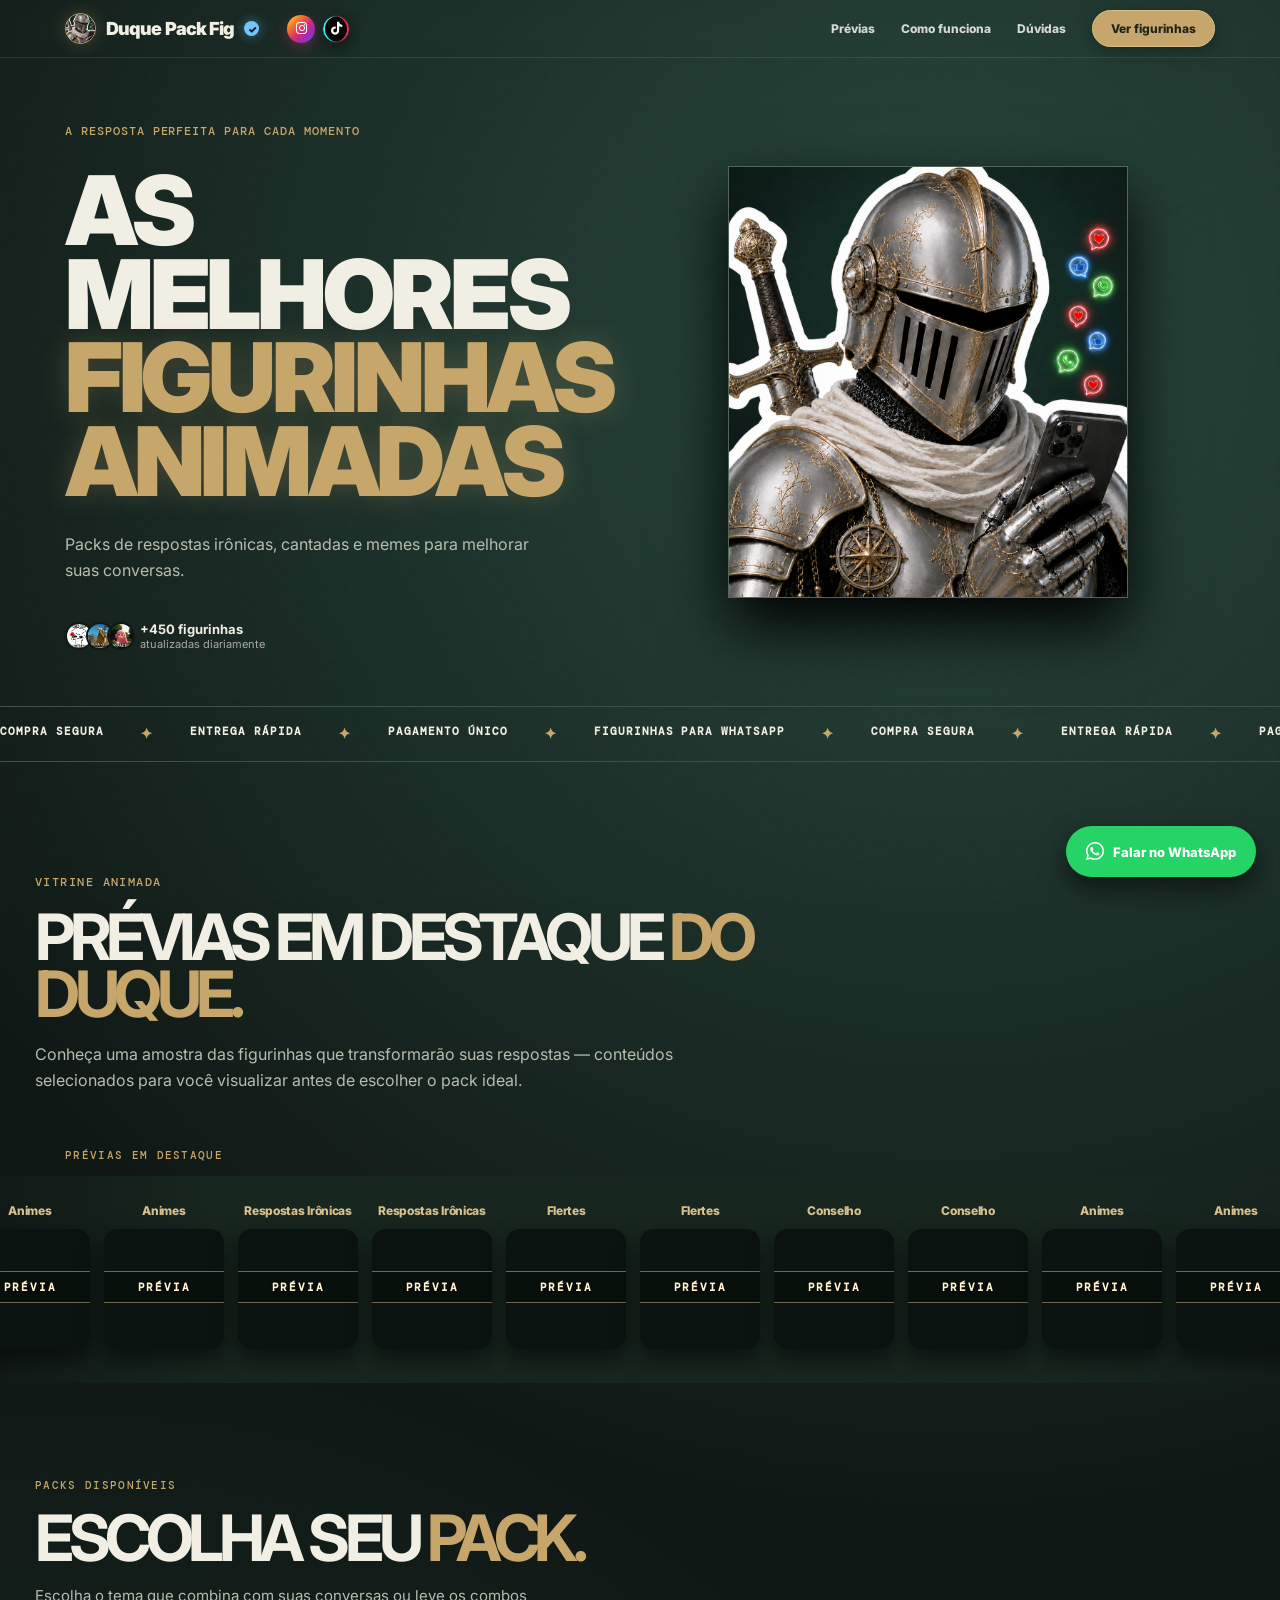
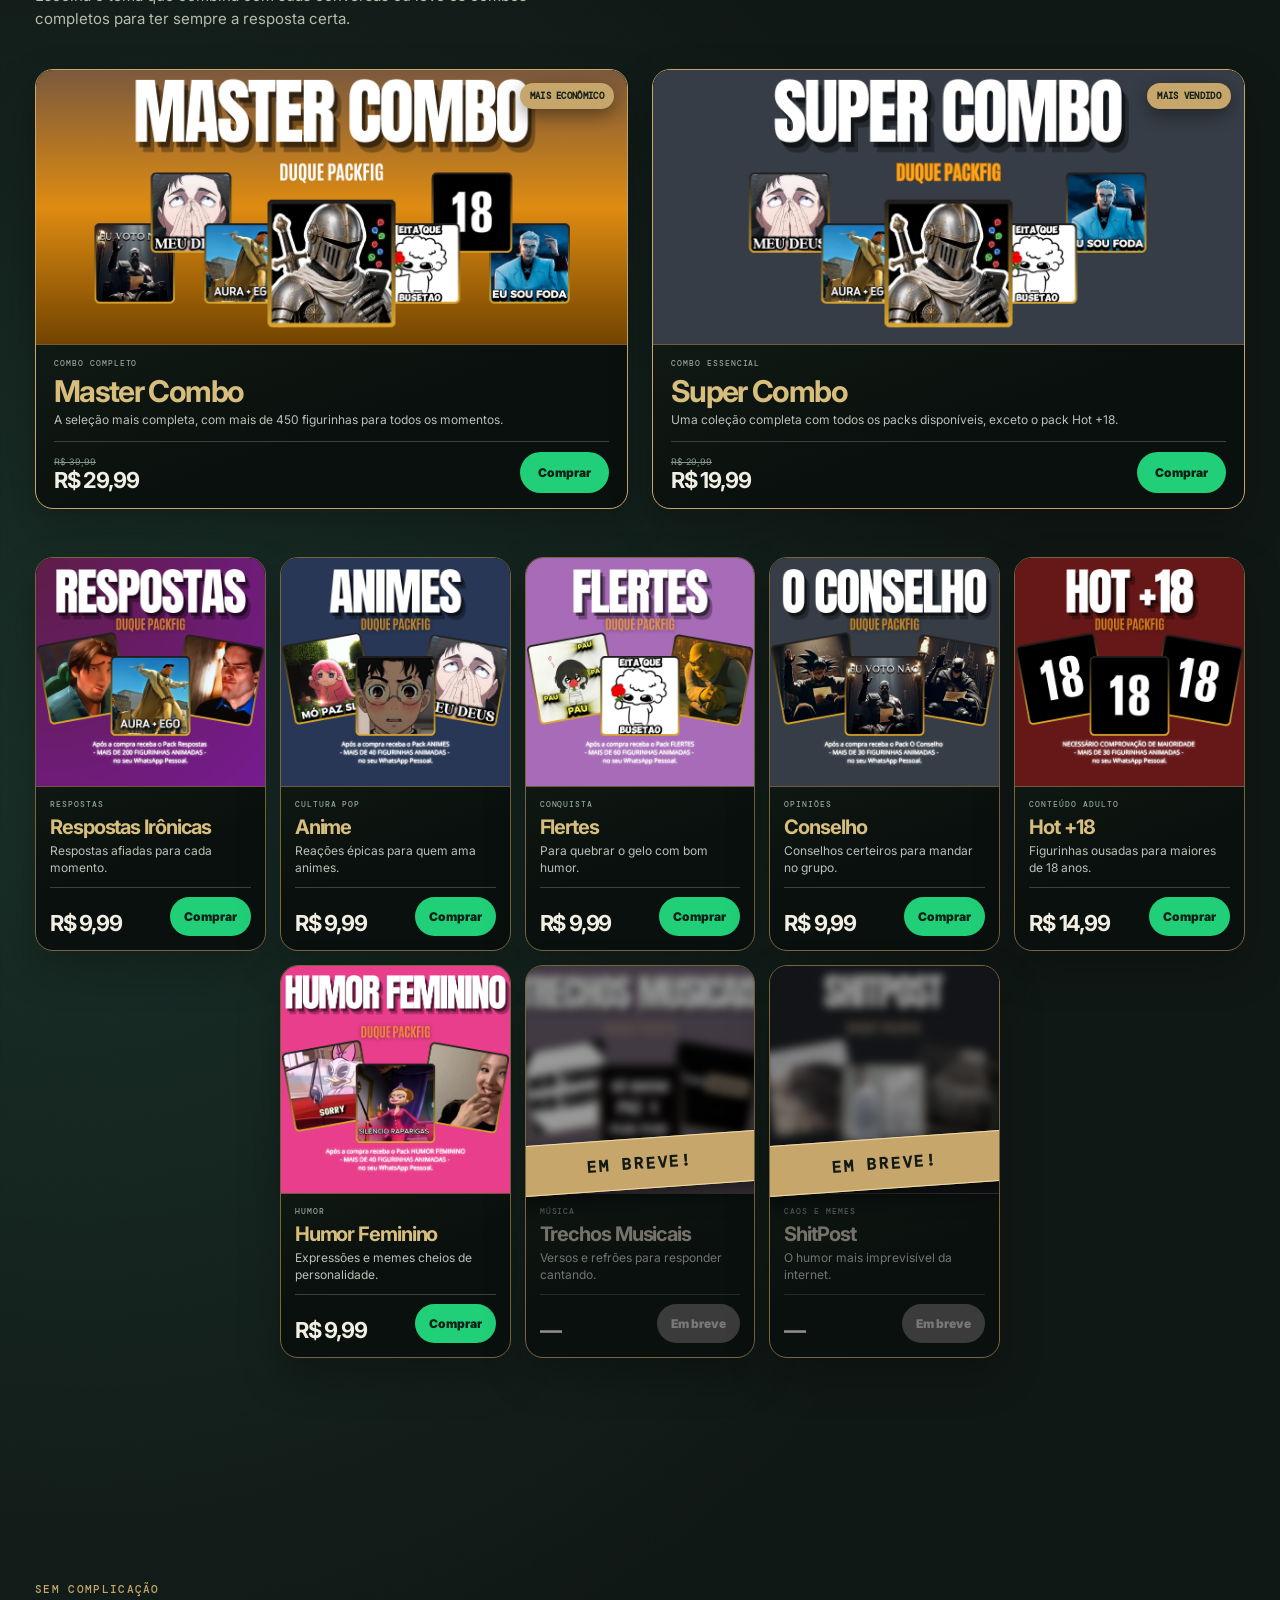
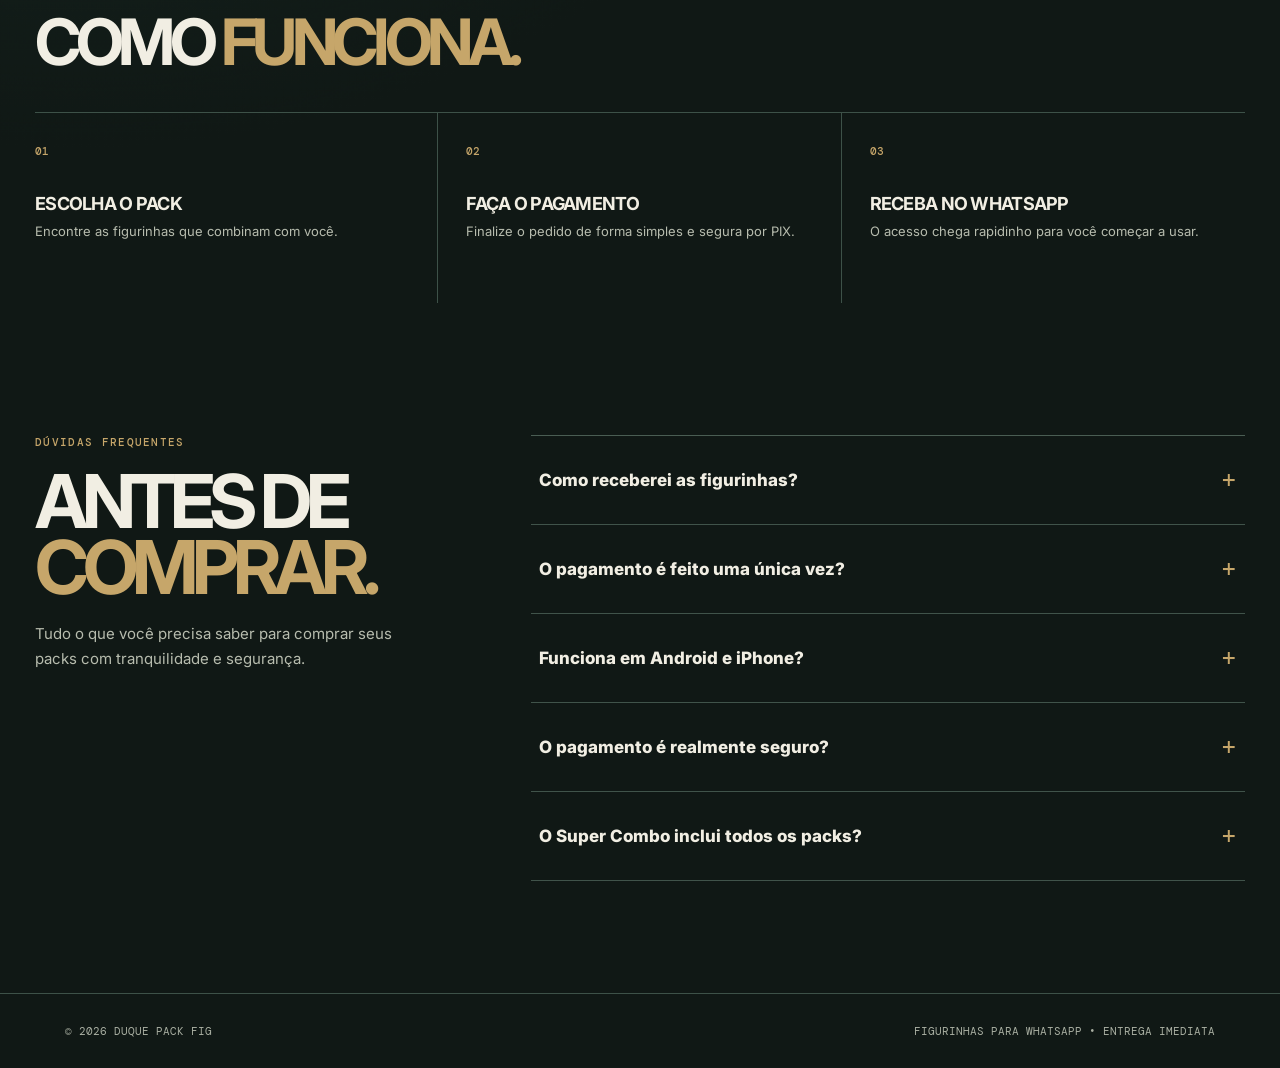
==== index.html @ 3e1acdb3 "Add files via upload" ====
<!doctype html>
<html lang="pt-BR">
<head>
  <meta charset="utf-8">
  <meta name="viewport" content="width=device-width,initial-scale=1">
  <meta name="theme-color" content="#050505">
  <title>Duque Pack Fig — Figurinhas para WhatsApp</title>
  <link rel="preconnect" href="https://fonts.googleapis.com">
  <link rel="preconnect" href="https://fonts.gstatic.com" crossorigin>
  <link href="https://fonts.googleapis.com/css2?family=DM+Mono:wght@400;500&family=Inter:wght@400;500;600;700;800;900&display=swap" rel="stylesheet">
  <link rel="stylesheet" href="https://cdnjs.cloudflare.com/ajax/libs/font-awesome/6.7.2/css/all.min.css">
  <link rel="stylesheet" href="style.css">
</head>
<body>
  <div class="noise"></div>
  <div class="shell">
    <header class="topbar">
      <a class="logo" href="#inicio"><span class="logo-icon"><img src="perfil-duque.png" alt="Logo Duque Pack Fig"></span>Duque Pack Fig <span class="verify">✓</span></a>
      <div class="nav-socials"><a class="social-link instagram" href="https://www.instagram.com/duque_packfig/" target="_blank" rel="noopener noreferrer" aria-label="Instagram do Duque Pack Fig"><i class="fa-brands fa-instagram" aria-hidden="true"></i></a><a class="social-link tiktok" href="https://www.tiktok.com/@duque_packfig?is_from_webapp=1&amp;sender_device=pc" target="_blank" rel="noopener noreferrer" aria-label="TikTok do Duque Pack Fig"><i class="fa-brands fa-tiktok" aria-hidden="true"></i></a></div>
      <nav><a href="#packs">Prévias</a><a href="#como-funciona">Como funciona</a><a href="#duvidas">Dúvidas</a></nav>
      <a class="nav-cta" href="#detalhes">Ver figurinhas</a>
    </header>
    <main id="inicio">
      <section class="hero">
        <div class="hero-content"><div class="kicker">A resposta perfeita para cada momento</div><h1>As melhores <span>figurinhas animadas</span></h1><p class="hero-copy">Packs de respostas irônicas, cantadas e memes para melhorar suas conversas.</p><div class="tiny-proof"><div class="avatar-stack"><span class="avatar"><img src="avatar-flerte.png" alt="Prévia de figurinha de flerte"></span><span class="avatar"><img src="avatar-aura.png" alt="Prévia de figurinha Aura e Ego"></span><span class="avatar"><img src="avatar-paz.png" alt="Prévia de figurinha Mó Paz"></span></div><div><b>+450 figurinhas</b><span>atualizadas diariamente</span></div></div></div>
        <div class="hero-art"><div class="art-frame art-photo"><img src="perfil-duque.png" alt="Cavaleiro Duque Pack Fig segurando um celular"></div></div>
      </section>
    </main>
  </div>
  <div class="ticker"><div class="ticker-track"><span>COMPRA SEGURA</span><b>✦</b><span>ENTREGA RÁPIDA</span><b>✦</b><span>PAGAMENTO ÚNICO</span><b>✦</b><span>FIGURINHAS PARA WHATSAPP</span><b>✦</b><span>COMPRA SEGURA</span><b>✦</b><span>ENTREGA RÁPIDA</span><b>✦</b><span>PAGAMENTO ÚNICO</span><b>✦</b><span>FIGURINHAS PARA WHATSAPP</span><b>✦</b></div></div>
  <section class="section shell showcase-intro" id="packs"><div class="heading"><div class="eyebrow">Vitrine animada</div><h2>Prévias em destaque <em>do Duque.</em></h2><p>Conheça uma amostra das figurinhas que transformarão suas respostas — conteúdos selecionados para você visualizar antes de escolher o pack ideal.</p></div></section>
  <div class="gallery-label">Prévias em Destaque</div>
  <div class="gallery-wrap"><div class="pack-gallery">
    <figure class="video-preview"><video class="preview-video" muted loop playsinline preload="none" data-src="previews/anime-1.mp4?v=2" aria-label="Prévia 1 do pack Animes"></video><figcaption>Animes</figcaption></figure><figure class="video-preview"><video class="preview-video" muted loop playsinline preload="none" data-src="previews/anime-2.mp4?v=2" aria-label="Prévia 2 do pack Animes"></video><figcaption>Animes</figcaption></figure><figure class="video-preview"><video class="preview-video" muted loop playsinline preload="none" data-src="previews/respostas-1.mp4" aria-label="Prévia 1 do pack Respostas Irônicas"></video><figcaption>Respostas Irônicas</figcaption></figure><figure class="video-preview"><video class="preview-video" muted loop playsinline preload="none" data-src="previews/respostas-2.mp4" aria-label="Prévia 2 do pack Respostas Irônicas"></video><figcaption>Respostas Irônicas</figcaption></figure><figure class="video-preview"><video class="preview-video" muted loop playsinline preload="none" data-src="previews/flertes-1.mp4" aria-label="Prévia 1 do pack Flertes"></video><figcaption>Flertes</figcaption></figure><figure class="video-preview"><video class="preview-video" muted loop playsinline preload="none" data-src="previews/flertes-2.mp4" aria-label="Prévia 2 do pack Flertes"></video><figcaption>Flertes</figcaption></figure><figure class="video-preview"><video class="preview-video" muted loop playsinline preload="none" data-src="previews/conselho-1.mp4" aria-label="Prévia 1 do pack Conselho"></video><figcaption>Conselho</figcaption></figure><figure class="video-preview"><video class="preview-video" muted loop playsinline preload="none" data-src="previews/conselho-2.mp4" aria-label="Prévia 2 do pack Conselho"></video><figcaption>Conselho</figcaption></figure>
    <figure class="video-preview" aria-hidden="true"><video class="preview-video" muted loop playsinline preload="none" data-src="previews/anime-1.mp4?v=2"></video><figcaption>Animes</figcaption></figure><figure class="video-preview" aria-hidden="true"><video class="preview-video" muted loop playsinline preload="none" data-src="previews/anime-2.mp4?v=2"></video><figcaption>Animes</figcaption></figure><figure class="video-preview" aria-hidden="true"><video class="preview-video" muted loop playsinline preload="none" data-src="previews/respostas-1.mp4"></video><figcaption>Respostas Irônicas</figcaption></figure><figure class="video-preview" aria-hidden="true"><video class="preview-video" muted loop playsinline preload="none" data-src="previews/respostas-2.mp4"></video><figcaption>Respostas Irônicas</figcaption></figure><figure class="video-preview" aria-hidden="true"><video class="preview-video" muted loop playsinline preload="none" data-src="previews/flertes-1.mp4"></video><figcaption>Flertes</figcaption></figure><figure class="video-preview" aria-hidden="true"><video class="preview-video" muted loop playsinline preload="none" data-src="previews/flertes-2.mp4"></video><figcaption>Flertes</figcaption></figure><figure class="video-preview" aria-hidden="true"><video class="preview-video" muted loop playsinline preload="none" data-src="previews/conselho-1.mp4"></video><figcaption>Conselho</figcaption></figure><figure class="video-preview" aria-hidden="true"><video class="preview-video" muted loop playsinline preload="none" data-src="previews/conselho-2.mp4"></video><figcaption>Conselho</figcaption></figure>
  </div></div>
  <section class="section shell pack-shop" id="detalhes">
    <div class="heading"><div class="eyebrow">Packs disponíveis</div><h2>Escolha seu <em>pack.</em></h2><p>Escolha o tema que combina com suas conversas ou leve os combos completos para ter sempre a resposta certa.</p></div>
    <div class="combo-grid">
      <article class="product-card featured"><span class="product-badge">Mais Econômico</span><div class="product-visual has-cover"><img class="pack-cover" src="capas-packs/master-combo.png?v=3" alt="Capa do Master Combo"></div><div class="product-body"><span class="product-type">Combo completo</span><h3>Master Combo</h3><p class="product-description">A seleção mais completa, com mais de 450 figurinhas para todos os momentos.</p><div class="product-footer"><div class="product-price"><small>R$ 39,99</small><strong>R$ 29,99</strong></div><a class="buy-button" href="#" data-pack="Master Combo" data-payment-url="https://mpago.la/2Ly3Lkv">Comprar</a></div></div></article>
      <article class="product-card featured"><span class="product-badge">Mais Vendido</span><div class="product-visual has-cover"><img class="pack-cover" src="capas-packs/super-combo.png?v=3" alt="Capa do Super Combo"></div><div class="product-body"><span class="product-type">Combo essencial</span><h3>Super Combo</h3><p class="product-description">Uma coleção completa com todos os packs disponíveis, exceto o pack Hot +18.</p><div class="product-footer"><div class="product-price"><small>R$ 29,99</small><strong>R$ 19,99</strong></div><a class="buy-button" href="https://mpago.la/22fn48j" data-pack="Super Combo">Comprar</a></div></div></article>
    </div>
    <div class="secondary-grid">
      <article class="product-card"><div class="product-visual has-cover"><img class="pack-cover" src="capas-packs/respostas.png?v=3" alt="Capa do pack Respostas Irônicas"></div><div class="product-body"><span class="product-type">Respostas</span><h3>Respostas Irônicas</h3><p class="product-description">Respostas afiadas para cada momento.</p><div class="product-footer"><div class="product-price"><strong>R$ 9,99</strong></div><a class="buy-button" href="https://mpago.la/2G1uX4X" data-pack="Respostas Irônicas">Comprar</a></div></div></article>
      <article class="product-card"><div class="product-visual has-cover"><img class="pack-cover" src="capas-packs/anime.png?v=3" alt="Capa do pack Anime"></div><div class="product-body"><span class="product-type">Cultura pop</span><h3>Anime</h3><p class="product-description">Reações épicas para quem ama animes.</p><div class="product-footer"><div class="product-price"><strong>R$ 9,99</strong></div><a class="buy-button" href="https://mpago.la/2ZJfVKd" data-pack="Anime">Comprar</a></div></div></article>
      <article class="product-card"><div class="product-visual has-cover"><img class="pack-cover" src="capas-packs/flertes.png?v=3" alt="Capa do pack Flertes"></div><div class="product-body"><span class="product-type">Conquista</span><h3>Flertes</h3><p class="product-description">Para quebrar o gelo com bom humor.</p><div class="product-footer"><div class="product-price"><strong>R$ 9,99</strong></div><a class="buy-button" href="https://mpago.la/24ByZ8P" data-pack="Flertes">Comprar</a></div></div></article>
      <article class="product-card"><div class="product-visual has-cover"><img class="pack-cover" src="capas-packs/conselho.png?v=3" alt="Capa do pack Conselho"></div><div class="product-body"><span class="product-type">Opiniões</span><h3>Conselho</h3><p class="product-description">Conselhos certeiros para mandar no grupo.</p><div class="product-footer"><div class="product-price"><strong>R$ 9,99</strong></div><a class="buy-button" href="https://mpago.la/16NXYnU" data-pack="Conselho">Comprar</a></div></div></article>
      <article class="product-card"><div class="product-visual has-cover"><img class="pack-cover" src="capas-packs/hot-18.png?v=3" alt="Capa do pack Hot +18"></div><div class="product-body"><span class="product-type">Conteúdo adulto</span><h3>Hot +18</h3><p class="product-description">Figurinhas ousadas para maiores de 18 anos.</p><div class="product-footer"><div class="product-price"><strong>R$ 14,99</strong></div><a class="buy-button" href="#" data-pack="Hot +18" data-payment-url="https://mpago.la/1w9XJHM">Comprar</a></div></div></article>
      <article class="product-card"><div class="product-visual has-cover"><img class="pack-cover" src="capas-packs/humor-feminino.png?v=3" alt="Capa do pack Humor Feminino"></div><div class="product-body"><span class="product-type">Humor</span><h3>Humor Feminino</h3><p class="product-description">Expressões e memes cheios de personalidade.</p><div class="product-footer"><div class="product-price"><strong>R$ 9,99</strong></div><a class="buy-button" href="https://mpago.la/27QhLBe" data-pack="Humor Feminino">Comprar</a></div></div></article>
      <article class="product-card coming-soon"><span class="coming-ribbon">EM BREVE!</span><div class="product-visual has-cover"><img class="pack-cover is-blurred" src="capas-packs/trechos-musicais.png?v=1" alt="Capa desfocada do pack Trechos Musicais"></div><div class="product-body"><span class="product-type">Música</span><h3>Trechos Musicais</h3><p class="product-description">Versos e refrões para responder cantando.</p><div class="product-footer"><div class="product-price"><strong>—</strong></div><span class="buy-button disabled">Em breve</span></div></div></article>
      <article class="product-card coming-soon"><span class="coming-ribbon">EM BREVE!</span><div class="product-visual has-cover"><img class="pack-cover is-blurred" src="capas-packs/shitpost.png?v=1" alt="Capa desfocada do pack ShitPost"></div><div class="product-body"><span class="product-type">Caos e memes</span><h3>ShitPost</h3><p class="product-description">O humor mais imprevisível da internet.</p><div class="product-footer"><div class="product-price"><strong>—</strong></div><span class="buy-button disabled">Em breve</span></div></div></article>
    </div>
  </section>
  <section class="section shell" id="como-funciona"><div class="heading"><div class="eyebrow">Sem complicação</div><h2>Como <em>funciona.</em></h2></div><div class="steps"><article class="step"><div class="step-no">01</div><h3>Escolha o pack</h3><p>Encontre as figurinhas que combinam com você.</p></article><article class="step"><div class="step-no">02</div><h3>Faça o pagamento</h3><p>Finalize o pedido de forma simples e segura por PIX.</p></article><article class="step"><div class="step-no">03</div><h3>Receba no WhatsApp</h3><p>O acesso chega rapidinho para você começar a usar.</p></article></div></section>
  <section class="section shell faq" id="duvidas"><div class="faq-layout"><div class="faq-intro"><div class="eyebrow">Dúvidas frequentes</div><h2>Antes de <em>comprar.</em></h2><p>Tudo o que você precisa saber para comprar seus packs com tranquilidade e segurança.</p></div><div class="faq-list">
    <details class="faq-card"><summary>Como receberei as figurinhas?</summary><div class="faq-answer">Após a aprovação do pagamento, você será direcionado automaticamente para o WhatsApp. Nossa equipe confirmará o pedido e enviará os pacotes adquiridos diretamente na conversa.</div></details>
    <details class="faq-card"><summary>O pagamento é feito uma única vez?</summary><div class="faq-answer">Sim. Cada pack ou combo é adquirido com pagamento único, sem assinatura, mensalidade ou cobrança recorrente.</div></details>
    <details class="faq-card"><summary>Funciona em Android e iPhone?</summary><div class="faq-answer">Sim. Os packs funcionam no WhatsApp para Android e iPhone. É necessário apenas ter o aplicativo atualizado e espaço de memória disponível para baixar os arquivos.</div></details>
    <details class="faq-card"><summary>O pagamento é realmente seguro?</summary><div class="faq-answer">Sim. O pagamento é intermediado pelo <strong>Mercado Pago</strong>, uma plataforma reconhecida no mercado. Seus dados bancários não são compartilhados com a Duque Pack Fig e recebem proteção de acordo com a LGPD.<div class="trust-note"><i class="fa-solid fa-shield-halved" aria-hidden="true"></i><span>Ambiente de pagamento protegido, transação intermediada e dados pessoais tratados conforme a legislação brasileira.</span></div></div></details>
    <details class="faq-card"><summary>O Super Combo inclui todos os packs?</summary><div class="faq-answer">O Super Combo inclui todos os packs disponíveis na loja, com exceção do pack Hot +18. Para receber também o conteúdo adulto, escolha o Master Combo.</div></details>
  </div></div></section>
<footer class="footer"><div class="shell footer-inner"><span>© 2026 DUQUE PACK FIG</span><span>FIGURINHAS PARA WHATSAPP • ENTREGA IMEDIATA</span></div></footer><a class="whatsapp-float" href="https://wa.link/msxwvr" target="_blank" rel="noopener"><i class="fa-brands fa-whatsapp" aria-hidden="true"></i>Falar no WhatsApp</a>
  <div class="age-gate" id="ageGate" aria-hidden="true"><section class="age-dialog" role="dialog" aria-modal="true" aria-labelledby="ageTitle"><div class="age-icon"><i class="fa-solid fa-triangle-exclamation" aria-hidden="true"></i></div><div class="eyebrow">Aviso de conteúdo adulto</div><h2 id="ageTitle">Confirmação de maioridade</h2><p class="age-copy">Um dos conteúdos disponíveis para compra é de natureza estritamente adulta e destinado exclusivamente a pessoas com 18 anos ou mais, conforme a legislação vigente.</p><div class="age-declaration">Ao prosseguir, declaro <strong>SER MAIOR DE 18 ANOS</strong>, estar ciente da natureza do material acessado e assumir total responsabilidade legal pela visualização ou aquisição deste conteúdo.</div><div class="age-actions"><span class="age-countdown" id="ageCountdown">Aguarde 5 segundos</span><button class="age-button" id="ageCancel" type="button">Voltar</button><button class="age-button age-accept" id="ageAccept" type="button" disabled>Sou maior de 18 anos</button></div></section></div>
  <script src="script.js"></script>
</body>
</html>
---- style.css ----
:root{--bg:#050505;--panel:#0d0d0e;--line:#29292d;--text:#f7f6f4;--muted:#a8a8ad;--red:#ff3157;--pink:#ff4c7b}*{box-sizing:border-box}html{scroll-behavior:smooth}body{margin:0;background:var(--bg);color:var(--text);font-family:Inter,Arial,sans-serif;overflow-x:hidden}a{color:inherit}.shell{max-width:1210px;margin:auto;padding:0 30px}.noise{position:fixed;inset:0;pointer-events:none;opacity:.2;z-index:10;background-image:url("data:image/svg+xml,%3Csvg viewBox='0 0 180 180' xmlns='http://www.w3.org/2000/svg'%3E%3Cfilter id='n'%3E%3CfeTurbulence type='fractalNoise' baseFrequency='.9' numOctaves='4' stitchTiles='stitch'/%3E%3C/filter%3E%3Crect width='100%25' height='100%25' filter='url(%23n)' opacity='.22'/%3E%3C/svg%3E");mix-blend-mode:soft-light}.topbar{height:74px;border-bottom:1px solid var(--line);display:flex;align-items:center;justify-content:space-between;gap:26px}.logo{font-size:18px;font-weight:900;letter-spacing:-.05em;text-decoration:none;display:flex;align-items:center;gap:10px;white-space:nowrap}.logo-icon{width:37px;height:37px;border:1px solid #ff7793;border-radius:50%;display:grid;place-items:center;background:radial-gradient(circle at 30% 25%,#ff7395,#3d0e1c 50%,#0c0c0d 62%);box-shadow:0 0 18px #ff315744}.verify{display:inline-grid;place-items:center;width:15px;height:15px;border-radius:50%;background:#308eff;font-size:10px}nav{display:flex;align-items:center;gap:34px;margin-left:auto}nav a{font-size:12px;font-weight:800;text-decoration:none;color:#d7d7d9;transition:.2s}nav a:hover{color:var(--red)}.nav-cta{font-size:12px;font-weight:800;text-decoration:none;border:1px solid #ececef;border-radius:30px;padding:13px 22px;white-space:nowrap;transition:.2s}.nav-cta:hover{background:#fff;color:#111}.hero{min-height:624px;display:grid;grid-template-columns:1fr 1fr;align-items:center;position:relative;isolation:isolate}.hero:before{content:'';position:absolute;left:-16vw;top:34px;width:62vw;height:490px;border:1px solid #ff31572c;border-radius:50%;z-index:-1;box-shadow:0 0 70px #ff315710}.hero-content{padding:65px 0 55px}.kicker{color:var(--red);font:500 12px 'DM Mono',monospace;letter-spacing:.08em;text-transform:uppercase;margin-bottom:30px}.hero h1{font-size:clamp(60px,7.5vw,108px);line-height:.815;letter-spacing:-.095em;margin:0;max-width:650px;font-weight:900;text-transform:uppercase}.hero h1 span{display:block;color:var(--red);text-shadow:0 0 28px #ff31574d}.hero-copy{max-width:470px;color:#adadb2;font-size:16px;line-height:1.65;margin:28px 0}.tiny-proof{display:flex;align-items:center;gap:12px;margin-top:37px;font-size:11px}.avatar-stack{display:flex}.avatar{width:28px;height:28px;border-radius:50%;margin-right:-7px;border:2px solid var(--bg);background:linear-gradient(145deg,#e9c4ad,#74263c)}.avatar:nth-child(2){background:linear-gradient(145deg,#ec779b,#491929)}.avatar:nth-child(3){background:linear-gradient(145deg,#7859ca,#172552)}.tiny-proof b{display:block;font-size:13px}.tiny-proof span{color:#a8a8ad}.hero-art{height:515px;display:grid;place-items:center;position:relative}.art-frame{width:min(100%,480px);height:515px;border:1px solid #2d2d31;background:radial-gradient(circle at 30% 35%,#292127 0,#0e0e10 42%,#070708 76%);position:relative;overflow:hidden;box-shadow:0 28px 60px #000}.art-frame:before{content:'';position:absolute;width:380px;height:380px;border-radius:50%;border:1px solid #ff315740;top:48px;left:50px;box-shadow:0 0 45px #ff31571f}.sculpture{font-size:270px;line-height:1;filter:grayscale(1);position:absolute;z-index:1;top:113px;left:97px;transform:rotate(-7deg);text-shadow:8px 9px 0 #fff,-8px -6px 0 #fff}.gum{position:absolute;z-index:3;width:94px;height:94px;border-radius:50%;background:radial-gradient(circle at 30% 23%,#ffb1d1,#ff4f94 40%,#ca155b 76%);top:263px;left:243px;box-shadow:inset -10px -11px 18px #9d1344,0 2px 23px #ff4b9270}.speech{position:absolute;z-index:4;border:3px solid #fff;padding:10px 11px;background:#070708;font-size:16px;font-weight:900;line-height:.86;transform:rotate(-8deg)}.speech.one{top:75px;left:32px}.speech.two{right:26px;bottom:56px;color:var(--red);border-color:var(--red);transform:rotate(-9deg)}.circle-note{position:absolute;z-index:3;right:22px;top:18px;border:2px solid #fff;border-radius:50%;font-size:12px;font-weight:700;padding:13px 11px;transform:rotate(10deg)}.ticker{border-top:1px solid var(--line);border-bottom:1px solid var(--line);overflow:hidden;white-space:nowrap}.ticker-track{display:flex;gap:36px;width:max-content;padding:17px 0;font:700 11px 'DM Mono';letter-spacing:.09em;animation:scroll 28s linear infinite}.ticker-track b{color:var(--red);font-size:15px}@keyframes scroll{to{transform:translateX(-50%)}}.section{padding:112px 0}.eyebrow{font:500 11px 'DM Mono';letter-spacing:.12em;color:var(--red);text-transform:uppercase}.heading{max-width:680px;margin-bottom:42px}.heading h2{font-size:clamp(42px,5vw,69px);letter-spacing:-.085em;line-height:.88;margin:18px 0;text-transform:uppercase}.heading h2 em{font-style:normal;color:var(--red)}.heading p{color:var(--muted);max-width:500px;font-size:15px;line-height:1.55}.gallery-wrap{border-top:1px solid var(--line);border-bottom:1px solid var(--line);padding:23px 0;overflow:hidden;margin:0 -30px}.pack-gallery{display:flex;gap:13px;width:max-content;animation:scroll 38s linear infinite}.pack-gallery:hover{animation-play-state:paused}.pack-gallery figure{margin:0;width:152px;height:195px;border:1px solid #343438;border-radius:8px;overflow:hidden;position:relative;background:linear-gradient(135deg,#4a2a59,#1c1b32)}.pack-gallery figure:nth-child(2n){background:linear-gradient(135deg,#77233d,#24141e)}.pack-gallery figure:nth-child(3n){background:linear-gradient(135deg,#1f4b50,#17272c)}.pack-gallery figure:before{content:'DUQUE';position:absolute;top:11px;left:10px;border:1px solid #fff;color:#fff;font-size:9px;font-weight:900;padding:4px 6px;letter-spacing:.08em}.pack-gallery figure:after{content:'😂';position:absolute;left:50%;top:47%;transform:translate(-50%,-50%) rotate(-8deg);font-size:58px;filter:drop-shadow(0 9px 5px #0009)}.pack-gallery figure:nth-child(2):after{content:'😏'}.pack-gallery figure:nth-child(3):after{content:'🔥'}.pack-gallery figure:nth-child(4):after{content:'💅'}.pack-gallery figure:nth-child(5):after{content:'🤡'}.pack-gallery figcaption{position:absolute;bottom:10px;left:10px;right:10px;font-size:10px;font-weight:900;text-transform:uppercase;z-index:1}.details{display:grid;grid-template-columns:1.08fr .92fr;gap:60px;align-items:start;padding-top:126px}.details .heading{margin:0}.detail-card{border:1px solid #3a3a3e;background:linear-gradient(145deg,#161619,#0a0a0b);padding:27px;border-radius:3px;position:relative}.detail-card:before{content:'PACK COMPLETO';color:var(--red);font:500 10px 'DM Mono';letter-spacing:.11em}.detail-card h3{font-size:43px;line-height:.9;letter-spacing:-.07em;text-transform:uppercase;margin:16px 0 19px}.detail-card p{color:var(--muted);font-size:14px;line-height:1.6}.price-row{display:flex;align-items:end;justify-content:space-between;border-top:1px solid var(--line);margin-top:25px;padding-top:19px}.price-row strong{font-size:28px;letter-spacing:-.06em}.order{display:inline-block;background:var(--red);color:#fff;text-decoration:none;padding:14px 20px;font-size:11px;font-weight:900;text-transform:uppercase;letter-spacing:.04em;transition:.2s}.order:hover{background:#fff;color:#111}.steps{border-top:1px solid var(--line);display:grid;grid-template-columns:repeat(3,1fr)}.step{padding:31px 28px 28px 0;border-right:1px solid var(--line);min-height:190px}.step:not(:first-child){padding-left:28px}.step:last-child{border:0}.step-no{font:500 11px 'DM Mono';color:var(--red)}.step h3{font-size:18px;letter-spacing:-.04em;text-transform:uppercase;margin:35px 0 7px}.step p{font-size:13px;line-height:1.55;color:var(--muted);margin:0}.faq{padding-top:20px}.faq-item{border-top:1px solid var(--line);padding:20px 0;display:flex;justify-content:space-between;gap:15px;font-size:14px;font-weight:700}.faq-item span{color:var(--red);font-size:21px;line-height:.7}.footer{border-top:1px solid var(--line);padding:30px 0;color:#88888d;font:11px 'DM Mono'}.footer-inner{display:flex;justify-content:space-between;gap:20px}.toast{position:fixed;right:22px;bottom:22px;background:#fff;color:#111;padding:14px 17px;font-weight:800;font-size:12px;transform:translateY(90px);opacity:0;transition:.25s;z-index:20}.toast.show{opacity:1;transform:none}@media(max-width:800px){.shell{padding:0 20px}.topbar{height:66px}nav{display:none}.hero{grid-template-columns:1fr;min-height:0}.hero-content{padding:77px 0 38px}.hero h1{font-size:64px}.hero-art{height:370px}.art-frame{height:340px;width:100%;max-width:370px}.sculpture{font-size:185px;top:90px;left:81px}.gum{width:65px;height:65px;top:192px;left:190px}.speech{font-size:12px}.speech.one{top:47px}.speech.two{bottom:30px}.circle-note{display:none}.details{grid-template-columns:1fr;gap:38px;padding-top:78px}.section{padding:78px 0}.gallery-wrap{margin:0 -20px}.steps{grid-template-columns:1fr}.step,.step:not(:first-child){padding:25px 0;border-right:0;border-bottom:1px solid var(--line);min-height:0}.footer-inner{display:block;line-height:2}.nav-cta{padding:10px 13px;font-size:10px}.detail-card h3{font-size:36px}}
    /* Paleta extraída da arte: mata profunda, azul-aço, dourado e pergaminho */
    :root{--bg:#101815;--panel:#17231f;--line:#3d5148;--text:#f1eee3;--muted:#b7bcae;--red:#c6a66a;--pink:#568273}
    body{background:radial-gradient(circle at 74% 8%,#29483e 0,transparent 29%),radial-gradient(circle at 6% 55%,#1a3029 0,transparent 38%),var(--bg)}
    .logo-icon{border-color:#c6a66a;background:radial-gradient(circle at 30% 25%,#72927b,#25463c 50%,#101815 62%);box-shadow:0 0 18px #c6a66a44}.verify{background:#5e8478}.hero:before{border-color:#c6a66a2c;box-shadow:0 0 70px #56827326}.hero h1 span{color:#c6a66a;text-shadow:0 0 28px #c6a66a3f}.hero-copy{color:#b7bcae}.avatar{background:linear-gradient(145deg,#d8ceb0,#45675e)}.avatar:nth-child(2){background:linear-gradient(145deg,#b9a16c,#405950)}.avatar:nth-child(3){background:linear-gradient(145deg,#6c927d,#283e4b)}
    .hero:before{display:none}.hero h1{letter-spacing:-.045em;line-height:.87}.logo-icon{overflow:hidden;background:#1d2d28}.logo-icon img{width:100%;height:100%;object-fit:cover;transform:scale(1.12)}.nav-cta{background:#c6a66a;border-color:#d7bd87;color:#1b241f;box-shadow:0 5px 18px #0004}.nav-cta:hover{background:#e5d1a5;color:#18221e}.art-frame{background:#1d2d28;border-color:#52655d;width:min(90%,400px);height:432px}.art-frame:before{display:none}.art-photo img{width:100%;height:100%;object-fit:cover;display:block;transform:scale(1.04);transform-origin:center 48%}.gallery-wrap{background:#14201c}.pack-gallery figure{background:linear-gradient(135deg,#455d52,#1c302b);border-color:#63776b}.pack-gallery figure:nth-child(2n){background:linear-gradient(135deg,#6b583c,#2c3429)}.pack-gallery figure:nth-child(3n){background:linear-gradient(135deg,#315e60,#1a322d)}.detail-card{background:linear-gradient(145deg,#20312b,#101915);border-color:#53675d}.order{background:#c6a66a;color:#18221e}.order:hover{background:#f1eee3}.footer{color:#a9afa2}.whatsapp-float{position:fixed;right:24px;bottom:23px;z-index:30;background:#25d366;color:#fff;text-decoration:none;border-radius:999px;padding:15px 20px;font-size:13px;font-weight:800;box-shadow:0 12px 26px #0008;display:flex;align-items:center;gap:9px;transition:transform .2s,background .2s}.whatsapp-float:hover{background:#1daf56;transform:translateY(-3px)}.whatsapp-float b{display:grid;place-items:center;width:21px;height:21px;border:1px solid #fff8;border-radius:50%;font-size:13px}
    body{padding-top:58px}.topbar{position:fixed;top:0;left:0;transform:none;width:100%;max-width:none;height:58px;z-index:60;padding:0 max(30px,calc((100vw - 1150px)/2));background:transparent;border-bottom-color:rgba(198,166,106,.16);backdrop-filter:blur(8px);-webkit-backdrop-filter:blur(8px);box-shadow:none}.topbar .logo-icon{width:31px;height:31px}.topbar nav{gap:26px}.topbar .nav-cta{padding:10px 18px}.nav-socials{display:flex;gap:7px;margin-left:2px}.social-link{width:28px;height:28px;display:grid;place-items:center;border:1px solid #50645a;border-radius:50%;color:#d8c18e;text-decoration:none;font-size:13px;transition:.2s}.social-link:hover{background:#c6a66a;color:#14201c;border-color:#c6a66a}section[id],main[id]{scroll-margin-top:72px}.showcase-intro{padding-bottom:38px}.showcase-intro .eyebrow{font-size:12px}.gallery-label{max-width:1210px;margin:0 auto;padding:0 30px 14px;color:#c6a66a;font:500 11px 'DM Mono';letter-spacing:.12em;text-transform:uppercase}.pack-shop{padding-top:95px}.pack-shop .heading{margin-bottom:38px}.combo-grid{display:grid;grid-template-columns:repeat(2,minmax(0,1fr));gap:24px;margin-bottom:48px}.secondary-grid{display:grid;grid-template-columns:repeat(4,minmax(0,1fr));gap:18px}.secondary-grid .product-card:nth-last-child(2){grid-column:2}.product-card{position:relative;overflow:hidden;border:1px solid #77653b;border-radius:18px;background:linear-gradient(160deg,#192820,#0a100d 72%);box-shadow:0 18px 42px #0004;display:flex;flex-direction:column;min-width:0;transition:transform .25s,border-color .25s}.product-card:hover{transform:translateY(-5px);border-color:#c6a66a}.product-card.featured{border-color:#c6a66a}.product-badge{position:absolute;right:13px;top:13px;z-index:3;background:#c6a66a;color:#17211c;border-radius:999px;padding:7px 10px;font:800 9px 'DM Mono';letter-spacing:.035em;text-transform:uppercase;box-shadow:0 6px 18px #0006}.product-visual{height:205px;display:grid;place-items:center;position:relative;overflow:hidden;border-bottom:1px solid #6e5c36;background:radial-gradient(circle at 50% 35%,#355d4d,#101915 70%)}.combo-grid .product-visual{height:260px}.product-visual:before{content:'DUQUE PACK FIG';position:absolute;left:14px;top:14px;color:#dfcc9d;font:700 9px 'DM Mono';letter-spacing:.1em}.product-visual:after{content:'';position:absolute;inset:auto 0 0;height:60%;background:linear-gradient(transparent,#07100dcc)}.sticker-cluster{position:relative;z-index:1;display:flex;align-items:center;gap:2px;font-size:52px;filter:drop-shadow(0 12px 10px #0008)}.combo-grid .sticker-cluster{font-size:72px}.sticker-cluster span:nth-child(1){transform:rotate(-10deg)}.sticker-cluster span:nth-child(2){transform:translateY(-12px)}.sticker-cluster span:nth-child(3){transform:rotate(10deg)}.product-body{padding:20px;display:flex;flex:1;flex-direction:column}.product-type{color:#91a59b;font:500 9px 'DM Mono';letter-spacing:.12em;text-transform:uppercase}.product-card h3{font-size:25px;line-height:1;letter-spacing:-.055em;margin:12px 0 10px;color:#d8be7d}.combo-grid .product-card h3{font-size:34px}.product-description{color:#bac1b8;font-size:12px;line-height:1.55;margin:0 0 22px}.product-footer{display:flex;align-items:end;justify-content:space-between;gap:12px;margin-top:auto;padding-top:18px;border-top:1px solid #33463d}.product-price small{display:block;color:#88958e;font-size:9px;text-decoration:line-through}.product-price strong{font-size:22px;letter-spacing:-.055em}.buy-button{background:#21cf78;color:#082016;text-decoration:none;border-radius:999px;padding:13px 18px;font-size:12px;font-weight:900;white-space:nowrap}.buy-button:hover{background:#48e495}.faq-item{display:none}
    .faq-layout{display:grid;grid-template-columns:.82fr 1.38fr;gap:72px;align-items:start}.faq-intro{position:sticky;top:120px}.faq-intro .eyebrow{margin-bottom:20px}.faq-intro h2{font-size:clamp(48px,5.8vw,78px);line-height:.88;letter-spacing:-.085em;text-transform:uppercase;margin:0 0 22px}.faq-intro h2 em{font-style:normal;color:#c6a66a}.faq-intro p{max-width:390px;color:#b7bcae;font-size:15px;line-height:1.65}.faq-list{border-top:1px solid #4a5d53}.faq-card{border:0;border-bottom:1px solid #40534a;border-radius:0;background:transparent;padding:0}.faq-card[open]{background:linear-gradient(90deg,#17261f,#101815)}.faq-card summary{min-height:88px;padding:27px 8px;display:flex;align-items:center;justify-content:space-between;gap:20px;cursor:pointer;list-style:none;color:#f1eee3;font-size:17px;font-weight:800}.faq-card summary::-webkit-details-marker{display:none}.faq-card summary:after{content:'+';color:#c6a66a;font:400 26px 'DM Mono';transition:transform .2s}.faq-card[open] summary:after{transform:rotate(45deg)}.faq-answer{padding:0 52px 28px 8px;color:#c2c8c0;font-size:14px;line-height:1.8}.faq-answer strong{color:#dfc98d}.trust-note{display:flex;gap:9px;align-items:flex-start;margin-top:14px;padding:13px 15px;border:1px solid #50645a;border-radius:8px;background:#1a2a23;color:#cbd1c9;font-size:12px;line-height:1.55}.trust-note i{color:#63d99a;margin-top:2px}
    @media(max-width:900px){.secondary-grid{grid-template-columns:repeat(2,minmax(0,1fr))}.secondary-grid .product-card:nth-last-child(2){grid-column:auto}.combo-grid .product-visual{height:225px}.nav-socials{margin-right:auto}.faq-layout{grid-template-columns:1fr;gap:36px}.faq-intro{position:static}.faq-intro p{max-width:600px}}
    @media(max-width:800px){body{padding-top:54px}.whatsapp-float{right:15px;bottom:15px;padding:13px 16px}.hero h1{letter-spacing:-.035em}.topbar{height:54px;padding:0 16px}.logo{font-size:14px}.nav-cta{display:none}.nav-socials{display:flex}.art-photo img{transform:scale(1.03)}.gallery-label{padding:0 20px 12px}.pack-shop{padding-top:70px}.faq-card summary{min-height:76px;padding:22px 4px;font-size:15px}.faq-answer{padding-left:4px;padding-right:18px}.faq-intro h2{font-size:52px}}
    @media(max-width:560px){.combo-grid,.secondary-grid{grid-template-columns:1fr}.combo-grid{gap:17px}.secondary-grid .product-card:nth-last-child(2){grid-column:auto}.product-visual,.combo-grid .product-visual{height:210px}.combo-grid .product-card h3{font-size:29px}.product-footer{align-items:center}.social-link{width:29px;height:29px}}
    /* Interações, vitrine ampliada e aviso de maioridade */
    .verify{background:#73c5ff;box-shadow:0 0 12px #73c5ff77;color:#07131a}
    .social-link.instagram{border:0;color:#fff;background:linear-gradient(135deg,#feda75 4%,#fa7e1e 26%,#d62976 54%,#962fbf 76%,#4f5bd5);box-shadow:0 4px 13px #d6297655}
    .social-link.tiktok{border-color:#333;background:#050505;color:#fff;box-shadow:inset 2px 0 #25f4ee,inset -2px 0 #fe2c55,0 4px 13px #0007}
    .topbar a,.nav-cta,.social-link,.buy-button,.whatsapp-float,.faq-card summary{transition:transform .2s ease,background .2s,border-color .2s,box-shadow .2s}
    .topbar a:hover,.nav-cta:hover,.social-link:hover,.buy-button:hover,.whatsapp-float:hover{transform:scale(1.11)}
    .faq-card:hover{box-shadow:inset 0 0 0 1px #c6a66a,0 0 20px #c6a66a12;background:#16241e}
    .faq-card:hover summary{transform:scale(1.01);color:#e8d7ad}
    .whatsapp-float i{font-size:21px}
    .showcase-intro .heading{max-width:850px;margin-bottom:0}.showcase-intro .heading h2{font-size:clamp(42px,5vw,69px);letter-spacing:-.085em;line-height:.9;margin:18px 0;text-transform:uppercase}.showcase-intro .heading h2 em{font-style:normal;color:#c6a66a}.showcase-intro .heading p{max-width:650px;font-size:16px;line-height:1.65}
    .secondary-grid{grid-template-columns:repeat(5,minmax(0,1fr));gap:14px}.secondary-grid .product-card:nth-last-child(2){grid-column:auto}.secondary-grid .product-card:nth-child(6){grid-column:2}.secondary-grid .product-body{padding:17px}.secondary-grid .product-card h3{font-size:22px}.secondary-grid .product-description{min-height:38px}.secondary-grid .buy-button{padding:12px 14px}.product-visual.has-cover{background:#0c1511}.product-visual.has-cover:before,.product-visual.has-cover:after{display:none}.pack-cover{position:relative;z-index:1;width:100%;height:100%;display:block;object-fit:contain;transition:transform .3s ease}.product-card:hover .pack-cover{transform:scale(1.035)}
    .coming-soon{pointer-events:none}.coming-soon .product-visual,.coming-soon .product-body{filter:saturate(.2) brightness(.6)}.coming-ribbon{position:absolute;z-index:8;top:44%;left:-8%;width:116%;padding:14px 5px;background:#c6a66a;color:#121b17;border-top:1px solid #f0dba7;border-bottom:1px solid #f0dba7;text-align:center;font:900 16px 'DM Mono';letter-spacing:.11em;transform:rotate(-4deg);box-shadow:0 9px 22px #0009}.buy-button.disabled{background:#59655f;color:#c4cac6}
    .age-gate{position:fixed;inset:0;z-index:100;display:grid;place-items:center;padding:22px;background:rgba(4,8,6,.9);backdrop-filter:blur(14px);opacity:0;visibility:hidden;pointer-events:none;transition:.25s}.age-gate.is-open{opacity:1;visibility:visible;pointer-events:auto}.age-dialog{width:min(680px,100%);max-height:calc(100vh - 44px);overflow:auto;border:1px solid #c6a66a;border-radius:18px;background:linear-gradient(150deg,#1a2922,#0b110e);box-shadow:0 30px 90px #000;padding:34px}.age-icon{width:52px;height:52px;border-radius:50%;display:grid;place-items:center;background:#c6a66a;color:#152019;font-size:23px;margin-bottom:20px}.age-dialog .eyebrow{margin-bottom:13px}.age-dialog h2{margin:0 0 21px;font-size:34px;letter-spacing:-.055em}.age-copy{color:#c7ccc7;font-size:14px;line-height:1.75;white-space:pre-line}.age-declaration{margin:20px 0;padding:17px;border-left:3px solid #c6a66a;background:#203229;color:#e5e3da;font-size:13px;line-height:1.7}.age-actions{display:flex;justify-content:flex-end;gap:11px;margin-top:24px}.age-button{border:1px solid #596c62;border-radius:999px;padding:13px 18px;background:transparent;color:#fff;font-weight:800;cursor:pointer}.age-button:hover{transform:scale(1.04)}.age-accept{background:#c6a66a;color:#152019;border-color:#c6a66a}.age-accept:disabled{cursor:not-allowed;opacity:.45;transform:none}.age-countdown{font:700 12px 'DM Mono';color:#d9c28c;margin-right:auto;align-self:center}body.age-locked{overflow:hidden}
    @media(max-width:1100px){.secondary-grid{grid-template-columns:repeat(3,minmax(0,1fr))}.secondary-grid .product-card:nth-child(6){grid-column:auto}}
    @media(max-width:760px){.secondary-grid{grid-template-columns:repeat(2,minmax(0,1fr))}.secondary-grid .product-card:nth-child(6){grid-column:auto}.age-dialog{padding:25px}.age-actions{flex-wrap:wrap}.age-countdown{width:100%;margin-bottom:6px}.age-button{flex:1}.showcase-intro .heading p{font-size:15px}}
    @media(max-width:520px){.secondary-grid{grid-template-columns:1fr}.age-actions{display:grid}.age-countdown{width:auto}.coming-ribbon{top:42%}}
    /* Cards: capas centralizadas na proporção correta e faixa textual compacta */
    .combo-grid .product-visual{height:auto;aspect-ratio:15/7}
    .secondary-grid .product-visual{height:auto;aspect-ratio:1/1}
    .product-visual.has-cover{display:grid;place-items:center}
    .pack-cover{object-position:center center}
    .combo-grid .product-body{padding:13px 18px 15px}
    .combo-grid .product-card h3{font-size:30px;margin:8px 0 6px}
    .combo-grid .product-type{font-size:8px}
    .combo-grid .product-description{margin:0 0 12px;line-height:1.4}
    .combo-grid .product-footer{padding-top:10px}
    .combo-grid .pack-cover,.combo-grid .product-card:hover .pack-cover{transform:none}
    .secondary-grid .product-body{padding:12px 14px 14px}
    .secondary-grid .product-card h3{font-size:20px;margin:8px 0 6px}
    .secondary-grid .product-type{font-size:8px}
    .secondary-grid .product-description{min-height:0;margin:0 0 10px;line-height:1.4}
    .secondary-grid .product-footer{padding-top:9px}
    .pack-cover.is-blurred,.product-card:hover .pack-cover.is-blurred{filter:blur(4px);transform:scale(1.08)}
    .avatar{display:block;overflow:hidden;background:#15211c}
    .avatar img{display:block;width:100%;height:100%;object-fit:cover;object-position:center}
    .gallery-wrap{border:0;padding:20px 0 28px;background:linear-gradient(90deg,transparent,#17261f 18%,#17261f 82%,transparent)}
    .pack-gallery{gap:14px;padding:6px 0}
    .pack-gallery figure.video-preview{width:120px;height:147px;border:0;border-radius:0;overflow:visible;background:transparent;box-shadow:none;display:flex;flex-direction:column;gap:9px;isolation:isolate;transition:transform .28s ease}
    .pack-gallery figure.video-preview:hover{transform:translateY(-5px) scale(1.025);box-shadow:none}
    .pack-gallery figure.video-preview:before{display:none}
    .pack-gallery figure.video-preview:after{content:'PRÉVIA';display:flex;align-items:center;justify-content:center;position:absolute;left:0;right:0;bottom:45px;height:30px;z-index:5;background:rgba(8,14,11,.58);border-top:1px solid rgba(216,193,142,.5);border-bottom:1px solid rgba(216,193,142,.5);color:#fff3d1;font:900 11px 'DM Mono';letter-spacing:.16em;text-shadow:0 1px 3px #000;pointer-events:none;transform:none;filter:none;backdrop-filter:blur(1.5px)}
    .preview-video{order:2;display:block;width:120px;height:120px;flex:none;object-fit:cover;background:#0b1310;border-radius:14px;box-shadow:0 10px 22px #0008;transform:none}
    .video-preview figcaption{position:static;order:1;padding:0 2px;background:none;text-align:center;color:#d8c18e;font-family:Inter,Arial,sans-serif;font-size:12px;font-weight:800;line-height:18px;letter-spacing:-.025em;text-shadow:none;white-space:nowrap;overflow:hidden;text-overflow:ellipsis;text-transform:none;z-index:auto}
    @media(max-width:900px){.combo-grid .product-visual{height:auto}}
    @media(max-width:560px){.combo-grid .product-visual{height:auto}.combo-grid .product-body{padding:12px 15px 14px}.pack-gallery figure.video-preview{width:112px;height:139px}.pack-gallery figure.video-preview:after{bottom:42px;height:28px}.preview-video{width:112px;height:112px}}

    /* Contagem regressiva do aviso de maioridade */
    .age-actions{flex-wrap:wrap}
    .age-countdown{width:100%;margin:0 0 5px;color:#c7ccc7;font:600 12px 'DM Mono';letter-spacing:0;line-height:1.4;text-transform:none;-webkit-text-stroke:0;text-shadow:none;box-shadow:none}
    .age-accept{min-width:270px}
    .age-accept:disabled{background:#303a35;color:#f2f2ed;border-color:#596c62;opacity:1}
    @media(max-width:520px){.age-accept{min-width:0}}
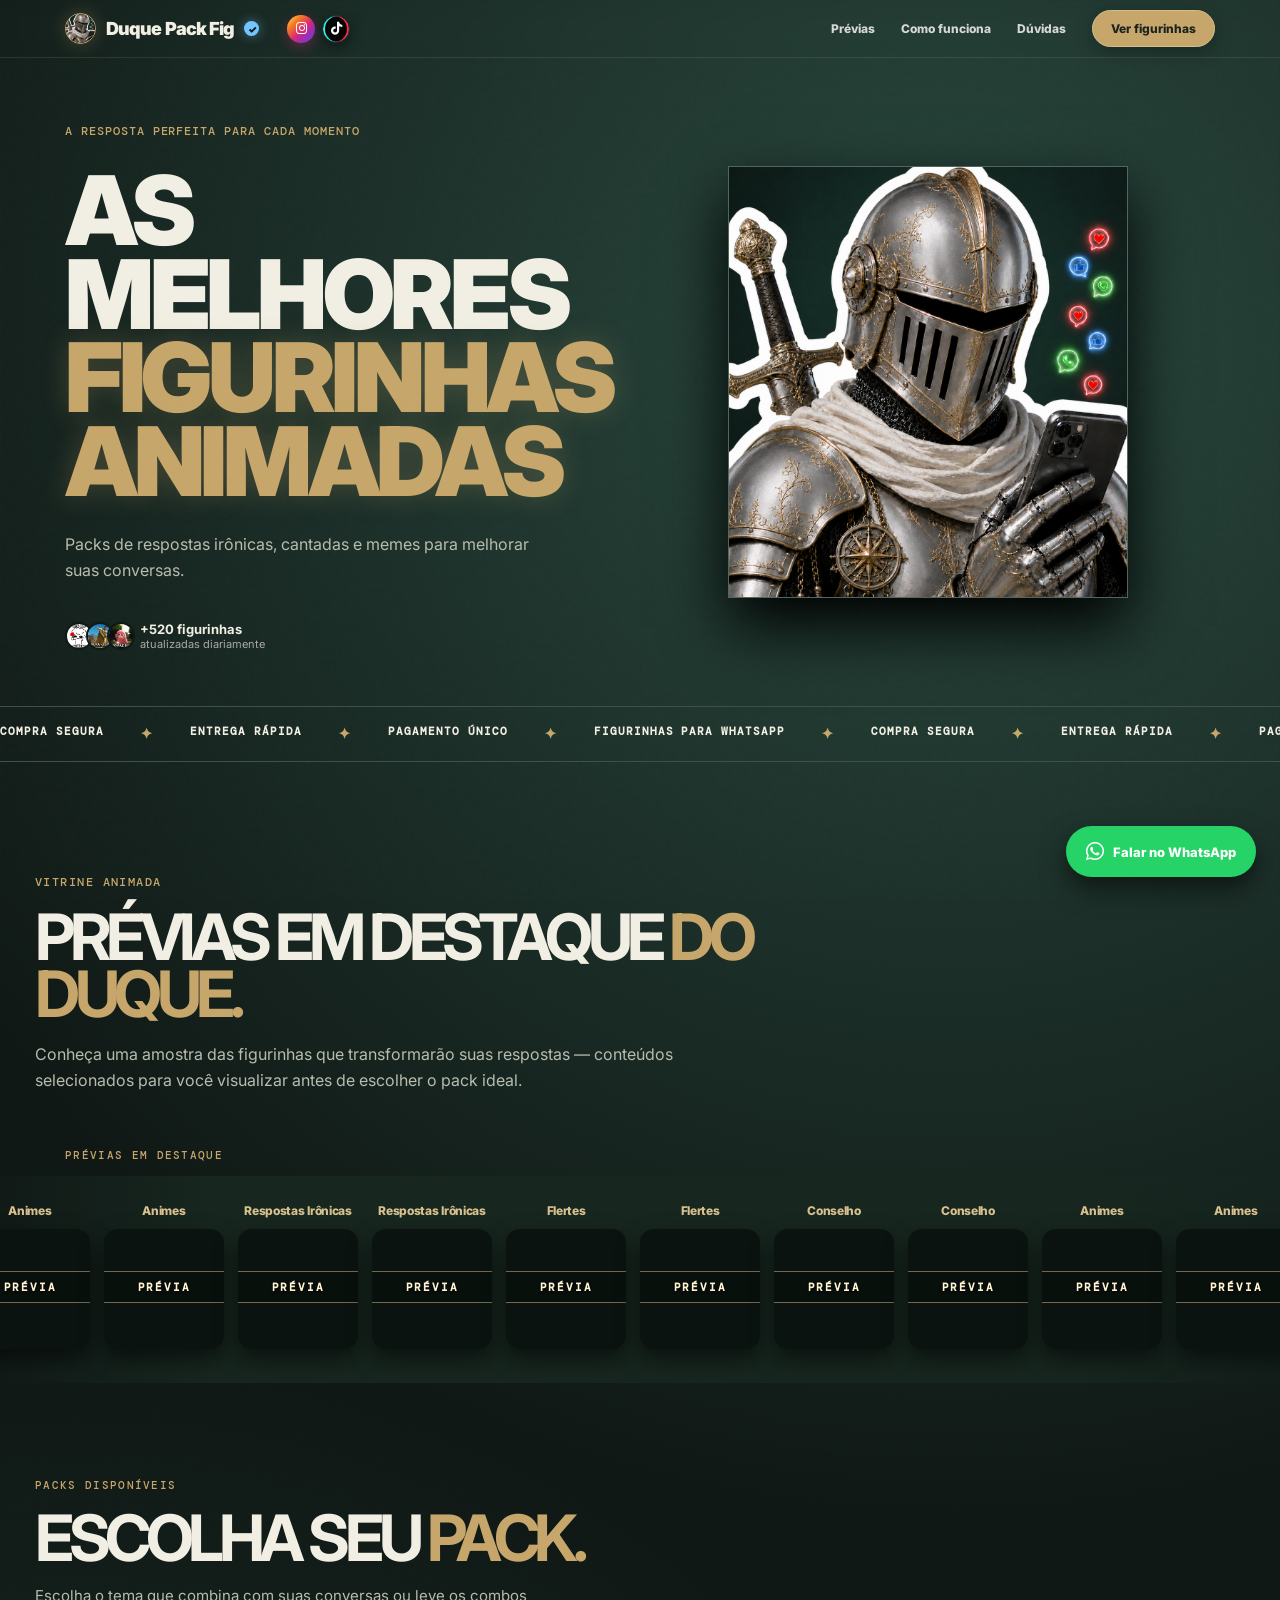
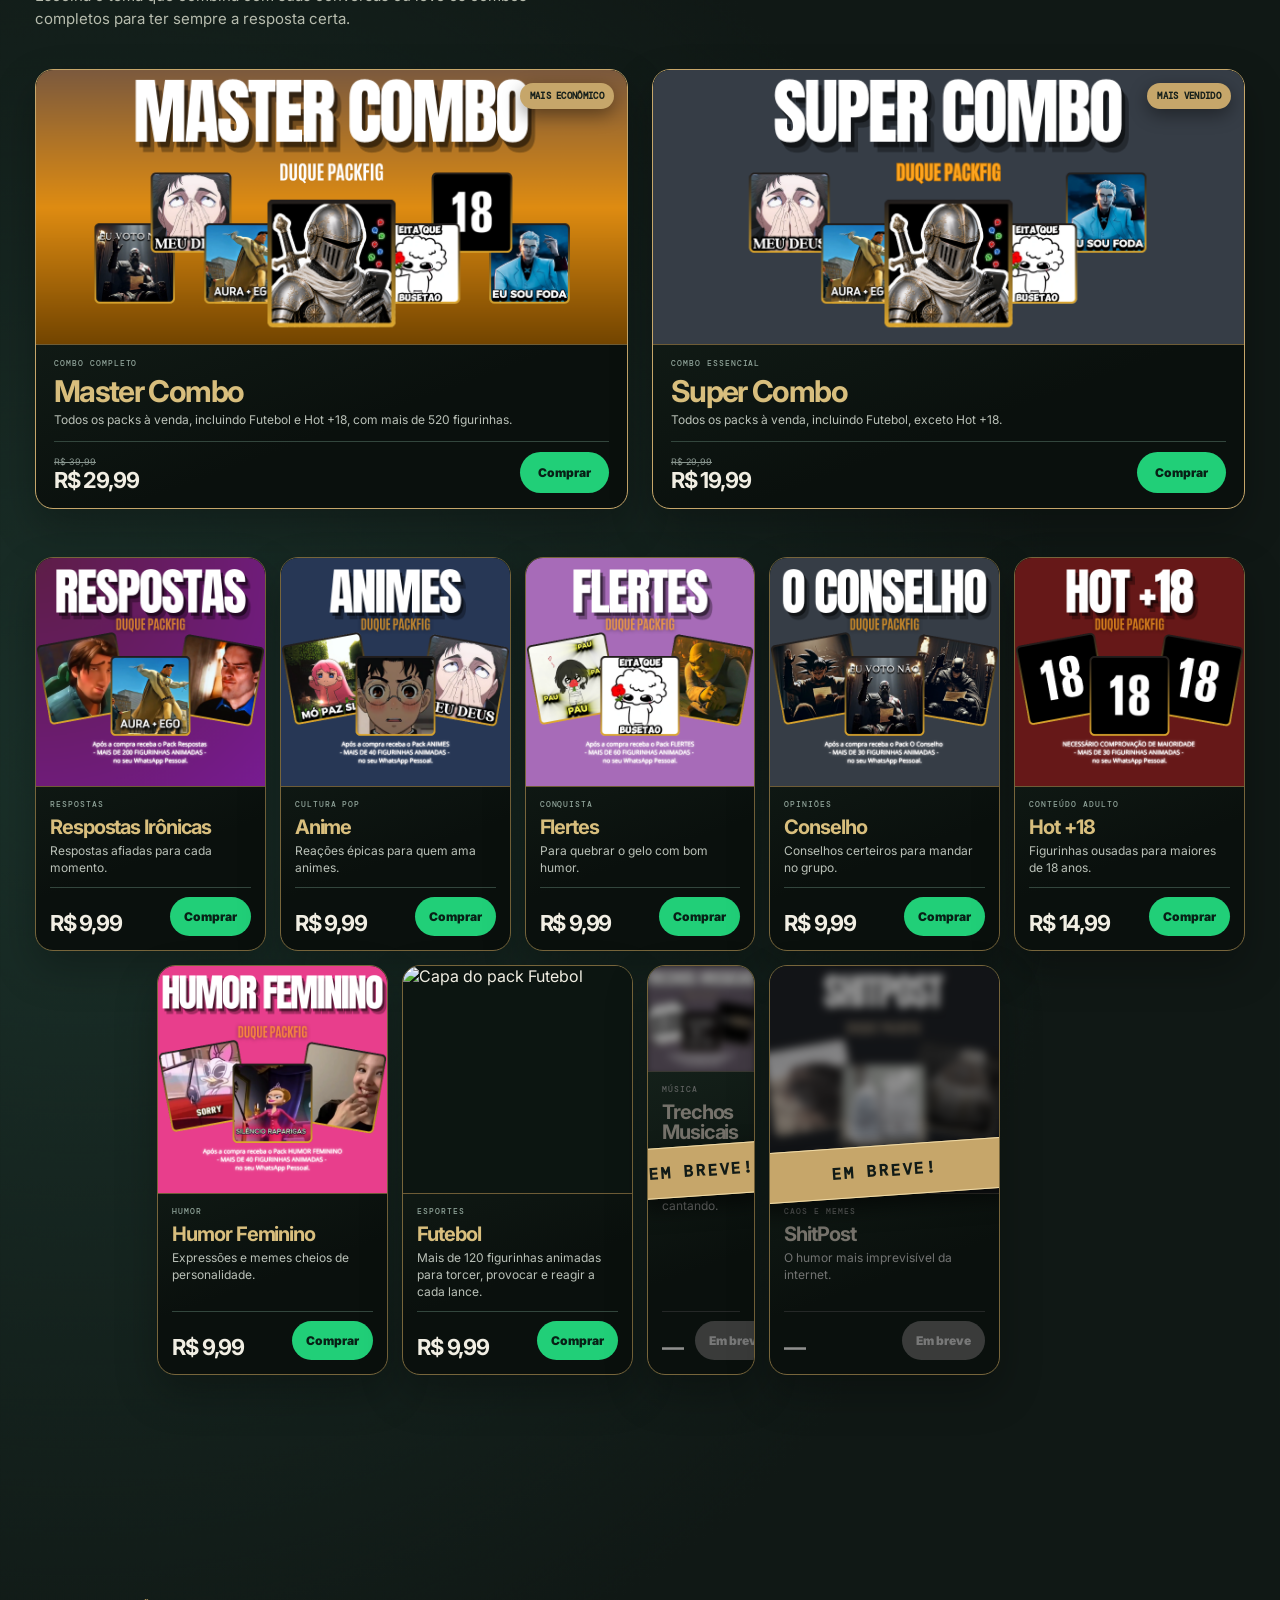
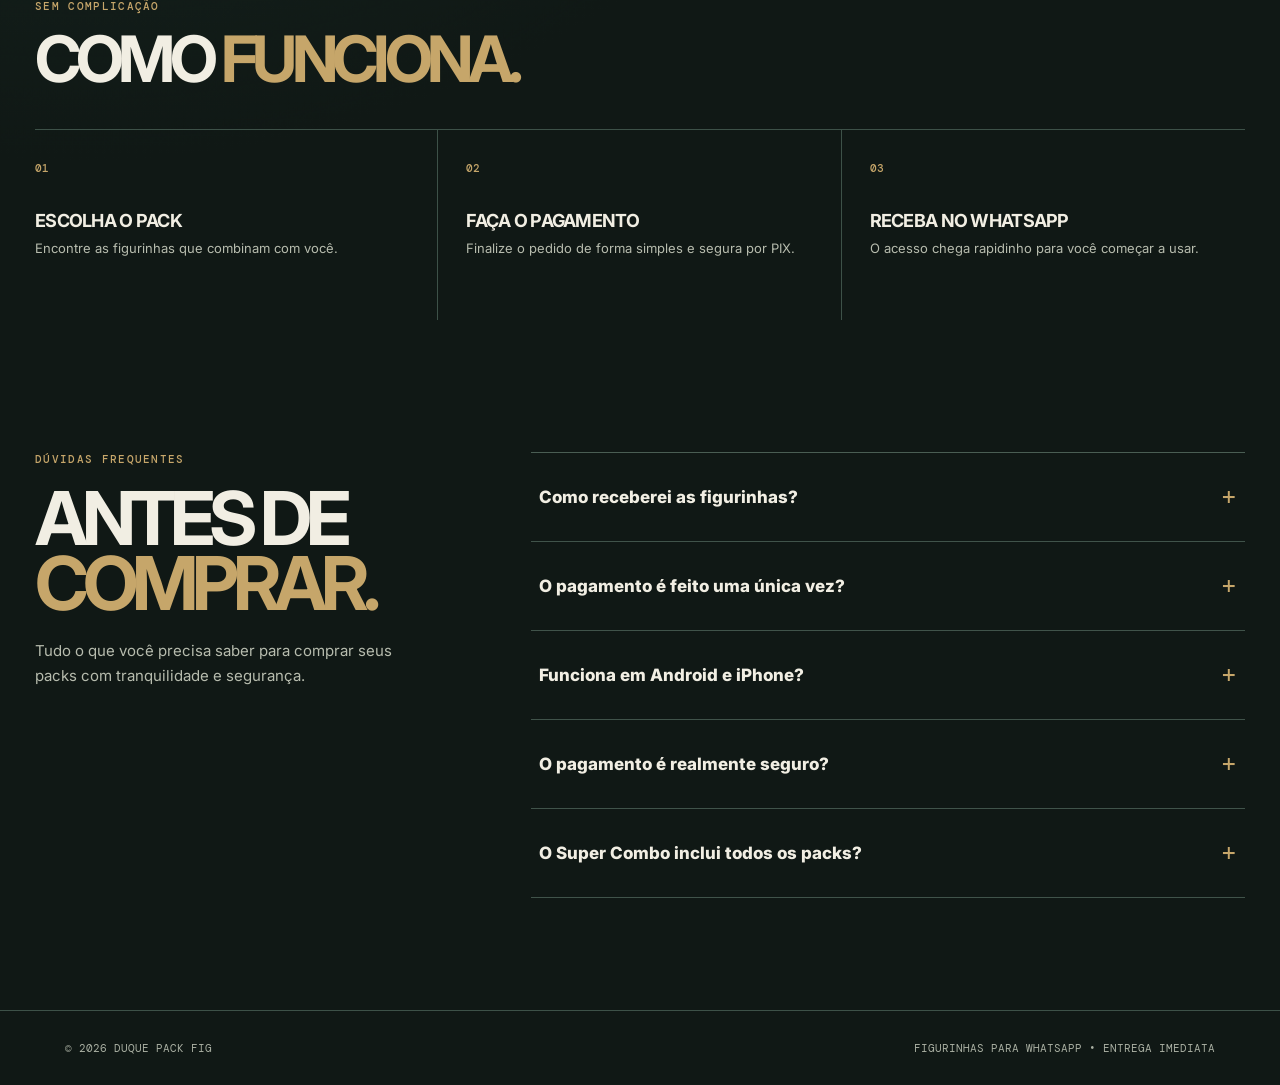
==== commit 7d1a8c8e: "Add files via upload" ====
--- a/index.html
+++ b/index.html
@@ -22,7 +22,7 @@
     </header>
     <main id="inicio">
       <section class="hero">
-        <div class="hero-content"><div class="kicker">A resposta perfeita para cada momento</div><h1>As melhores <span>figurinhas animadas</span></h1><p class="hero-copy">Packs de respostas irônicas, cantadas e memes para melhorar suas conversas.</p><div class="tiny-proof"><div class="avatar-stack"><span class="avatar"><img src="avatar-flerte.png" alt="Prévia de figurinha de flerte"></span><span class="avatar"><img src="avatar-aura.png" alt="Prévia de figurinha Aura e Ego"></span><span class="avatar"><img src="avatar-paz.png" alt="Prévia de figurinha Mó Paz"></span></div><div><b>+450 figurinhas</b><span>atualizadas diariamente</span></div></div></div>
+        <div class="hero-content"><div class="kicker">A resposta perfeita para cada momento</div><h1>As melhores <span>figurinhas animadas</span></h1><p class="hero-copy">Packs de respostas irônicas, cantadas e memes para melhorar suas conversas.</p><div class="tiny-proof"><div class="avatar-stack"><span class="avatar"><img src="avatar-flerte.png" alt="Prévia de figurinha de flerte"></span><span class="avatar"><img src="avatar-aura.png" alt="Prévia de figurinha Aura e Ego"></span><span class="avatar"><img src="avatar-paz.png" alt="Prévia de figurinha Mó Paz"></span></div><div><b>+520 figurinhas</b><span>atualizadas diariamente</span></div></div></div>
         <div class="hero-art"><div class="art-frame art-photo"><img src="perfil-duque.png" alt="Cavaleiro Duque Pack Fig segurando um celular"></div></div>
       </section>
     </main>
@@ -37,8 +37,8 @@
   <section class="section shell pack-shop" id="detalhes">
     <div class="heading"><div class="eyebrow">Packs disponíveis</div><h2>Escolha seu <em>pack.</em></h2><p>Escolha o tema que combina com suas conversas ou leve os combos completos para ter sempre a resposta certa.</p></div>
     <div class="combo-grid">
-      <article class="product-card featured"><span class="product-badge">Mais Econômico</span><div class="product-visual has-cover"><img class="pack-cover" src="capas-packs/master-combo.png?v=3" alt="Capa do Master Combo"></div><div class="product-body"><span class="product-type">Combo completo</span><h3>Master Combo</h3><p class="product-description">A seleção mais completa, com mais de 450 figurinhas para todos os momentos.</p><div class="product-footer"><div class="product-price"><small>R$ 39,99</small><strong>R$ 29,99</strong></div><a class="buy-button" href="#" data-pack="Master Combo" data-payment-url="https://mpago.la/2Ly3Lkv">Comprar</a></div></div></article>
-      <article class="product-card featured"><span class="product-badge">Mais Vendido</span><div class="product-visual has-cover"><img class="pack-cover" src="capas-packs/super-combo.png?v=3" alt="Capa do Super Combo"></div><div class="product-body"><span class="product-type">Combo essencial</span><h3>Super Combo</h3><p class="product-description">Uma coleção completa com todos os packs disponíveis, exceto o pack Hot +18.</p><div class="product-footer"><div class="product-price"><small>R$ 29,99</small><strong>R$ 19,99</strong></div><a class="buy-button" href="https://mpago.la/22fn48j" data-pack="Super Combo">Comprar</a></div></div></article>
+      <article class="product-card featured"><span class="product-badge">Mais Econômico</span><div class="product-visual has-cover"><img class="pack-cover" src="capas-packs/master-combo.png?v=3" alt="Capa do Master Combo"></div><div class="product-body"><span class="product-type">Combo completo</span><h3>Master Combo</h3><p class="product-description">Todos os packs à venda, incluindo Futebol e Hot +18, com mais de 520 figurinhas.</p><div class="product-footer"><div class="product-price"><small>R$ 39,99</small><strong>R$ 29,99</strong></div><a class="buy-button" href="#" data-pack="Master Combo" data-payment-url="https://mpago.la/2Ly3Lkv">Comprar</a></div></div></article>
+      <article class="product-card featured"><span class="product-badge">Mais Vendido</span><div class="product-visual has-cover"><img class="pack-cover" src="capas-packs/super-combo.png?v=3" alt="Capa do Super Combo"></div><div class="product-body"><span class="product-type">Combo essencial</span><h3>Super Combo</h3><p class="product-description">Todos os packs à venda, incluindo Futebol, exceto Hot +18.</p><div class="product-footer"><div class="product-price"><small>R$ 29,99</small><strong>R$ 19,99</strong></div><a class="buy-button" href="https://mpago.la/22fn48j" data-pack="Super Combo">Comprar</a></div></div></article>
     </div>
     <div class="secondary-grid">
       <article class="product-card"><div class="product-visual has-cover"><img class="pack-cover" src="capas-packs/respostas.png?v=3" alt="Capa do pack Respostas Irônicas"></div><div class="product-body"><span class="product-type">Respostas</span><h3>Respostas Irônicas</h3><p class="product-description">Respostas afiadas para cada momento.</p><div class="product-footer"><div class="product-price"><strong>R$ 9,99</strong></div><a class="buy-button" href="https://mpago.la/2G1uX4X" data-pack="Respostas Irônicas">Comprar</a></div></div></article>
@@ -47,6 +47,7 @@
       <article class="product-card"><div class="product-visual has-cover"><img class="pack-cover" src="capas-packs/conselho.png?v=3" alt="Capa do pack Conselho"></div><div class="product-body"><span class="product-type">Opiniões</span><h3>Conselho</h3><p class="product-description">Conselhos certeiros para mandar no grupo.</p><div class="product-footer"><div class="product-price"><strong>R$ 9,99</strong></div><a class="buy-button" href="https://mpago.la/16NXYnU" data-pack="Conselho">Comprar</a></div></div></article>
       <article class="product-card"><div class="product-visual has-cover"><img class="pack-cover" src="capas-packs/hot-18.png?v=3" alt="Capa do pack Hot +18"></div><div class="product-body"><span class="product-type">Conteúdo adulto</span><h3>Hot +18</h3><p class="product-description">Figurinhas ousadas para maiores de 18 anos.</p><div class="product-footer"><div class="product-price"><strong>R$ 14,99</strong></div><a class="buy-button" href="#" data-pack="Hot +18" data-payment-url="https://mpago.la/1w9XJHM">Comprar</a></div></div></article>
       <article class="product-card"><div class="product-visual has-cover"><img class="pack-cover" src="capas-packs/humor-feminino.png?v=3" alt="Capa do pack Humor Feminino"></div><div class="product-body"><span class="product-type">Humor</span><h3>Humor Feminino</h3><p class="product-description">Expressões e memes cheios de personalidade.</p><div class="product-footer"><div class="product-price"><strong>R$ 9,99</strong></div><a class="buy-button" href="https://mpago.la/27QhLBe" data-pack="Humor Feminino">Comprar</a></div></div></article>
+      <article class="product-card"><div class="product-visual has-cover"><img class="pack-cover" src="capas-packs/futebol.png" alt="Capa do pack Futebol"></div><div class="product-body"><span class="product-type">Esportes</span><h3>Futebol</h3><p class="product-description">Mais de 120 figurinhas animadas para torcer, provocar e reagir a cada lance.</p><div class="product-footer"><div class="product-price"><strong>R$ 9,99</strong></div><a class="buy-button" href="https://mpago.la/2bk4o11" data-pack="Futebol">Comprar</a></div></div></article>
       <article class="product-card coming-soon"><span class="coming-ribbon">EM BREVE!</span><div class="product-visual has-cover"><img class="pack-cover is-blurred" src="capas-packs/trechos-musicais.png?v=1" alt="Capa desfocada do pack Trechos Musicais"></div><div class="product-body"><span class="product-type">Música</span><h3>Trechos Musicais</h3><p class="product-description">Versos e refrões para responder cantando.</p><div class="product-footer"><div class="product-price"><strong>—</strong></div><span class="buy-button disabled">Em breve</span></div></div></article>
       <article class="product-card coming-soon"><span class="coming-ribbon">EM BREVE!</span><div class="product-visual has-cover"><img class="pack-cover is-blurred" src="capas-packs/shitpost.png?v=1" alt="Capa desfocada do pack ShitPost"></div><div class="product-body"><span class="product-type">Caos e memes</span><h3>ShitPost</h3><p class="product-description">O humor mais imprevisível da internet.</p><div class="product-footer"><div class="product-price"><strong>—</strong></div><span class="buy-button disabled">Em breve</span></div></div></article>
     </div>
@@ -57,7 +58,7 @@
     <details class="faq-card"><summary>O pagamento é feito uma única vez?</summary><div class="faq-answer">Sim. Cada pack ou combo é adquirido com pagamento único, sem assinatura, mensalidade ou cobrança recorrente.</div></details>
     <details class="faq-card"><summary>Funciona em Android e iPhone?</summary><div class="faq-answer">Sim. Os packs funcionam no WhatsApp para Android e iPhone. É necessário apenas ter o aplicativo atualizado e espaço de memória disponível para baixar os arquivos.</div></details>
     <details class="faq-card"><summary>O pagamento é realmente seguro?</summary><div class="faq-answer">Sim. O pagamento é intermediado pelo <strong>Mercado Pago</strong>, uma plataforma reconhecida no mercado. Seus dados bancários não são compartilhados com a Duque Pack Fig e recebem proteção de acordo com a LGPD.<div class="trust-note"><i class="fa-solid fa-shield-halved" aria-hidden="true"></i><span>Ambiente de pagamento protegido, transação intermediada e dados pessoais tratados conforme a legislação brasileira.</span></div></div></details>
-    <details class="faq-card"><summary>O Super Combo inclui todos os packs?</summary><div class="faq-answer">O Super Combo inclui todos os packs disponíveis na loja, com exceção do pack Hot +18. Para receber também o conteúdo adulto, escolha o Master Combo.</div></details>
+    <details class="faq-card"><summary>O Super Combo inclui todos os packs?</summary><div class="faq-answer">O Super Combo reúne todos os packs à venda, incluindo Futebol, exceto Hot +18. O Master Combo inclui Futebol e também o conteúdo adulto.</div></details>
   </div></div></section>
 <footer class="footer"><div class="shell footer-inner"><span>© 2026 DUQUE PACK FIG</span><span>FIGURINHAS PARA WHATSAPP • ENTREGA IMEDIATA</span></div></footer><a class="whatsapp-float" href="https://wa.link/msxwvr" target="_blank" rel="noopener"><i class="fa-brands fa-whatsapp" aria-hidden="true"></i>Falar no WhatsApp</a>
   <div class="age-gate" id="ageGate" aria-hidden="true"><section class="age-dialog" role="dialog" aria-modal="true" aria-labelledby="ageTitle"><div class="age-icon"><i class="fa-solid fa-triangle-exclamation" aria-hidden="true"></i></div><div class="eyebrow">Aviso de conteúdo adulto</div><h2 id="ageTitle">Confirmação de maioridade</h2><p class="age-copy">Um dos conteúdos disponíveis para compra é de natureza estritamente adulta e destinado exclusivamente a pessoas com 18 anos ou mais, conforme a legislação vigente.</p><div class="age-declaration">Ao prosseguir, declaro <strong>SER MAIOR DE 18 ANOS</strong>, estar ciente da natureza do material acessado e assumir total responsabilidade legal pela visualização ou aquisição deste conteúdo.</div><div class="age-actions"><span class="age-countdown" id="ageCountdown">Aguarde 5 segundos</span><button class="age-button" id="ageCancel" type="button">Voltar</button><button class="age-button age-accept" id="ageAccept" type="button" disabled>Sou maior de 18 anos</button></div></section></div>
--- a/style.css
+++ b/style.css
@@ -61,3 +61,13 @@
     .age-accept{min-width:270px}
     .age-accept:disabled{background:#303a35;color:#f2f2ed;border-color:#596c62;opacity:1}
     @media(max-width:520px){.age-accept{min-width:0}}
+
+    /* Nove packs: cinco na primeira linha e quatro centralizados na segunda. */
+    @media(min-width:1101px){
+      .secondary-grid{grid-template-columns:repeat(10,minmax(0,1fr))}
+      .secondary-grid .product-card{grid-column:span 2}
+      .secondary-grid .product-card:nth-child(6){grid-column:2 / span 2}
+    }
+    @media(min-width:521px) and (max-width:760px){
+      .secondary-grid .product-card:last-child{grid-column:1 / -1;width:calc((100% - 14px)/2);justify-self:center}
+    }
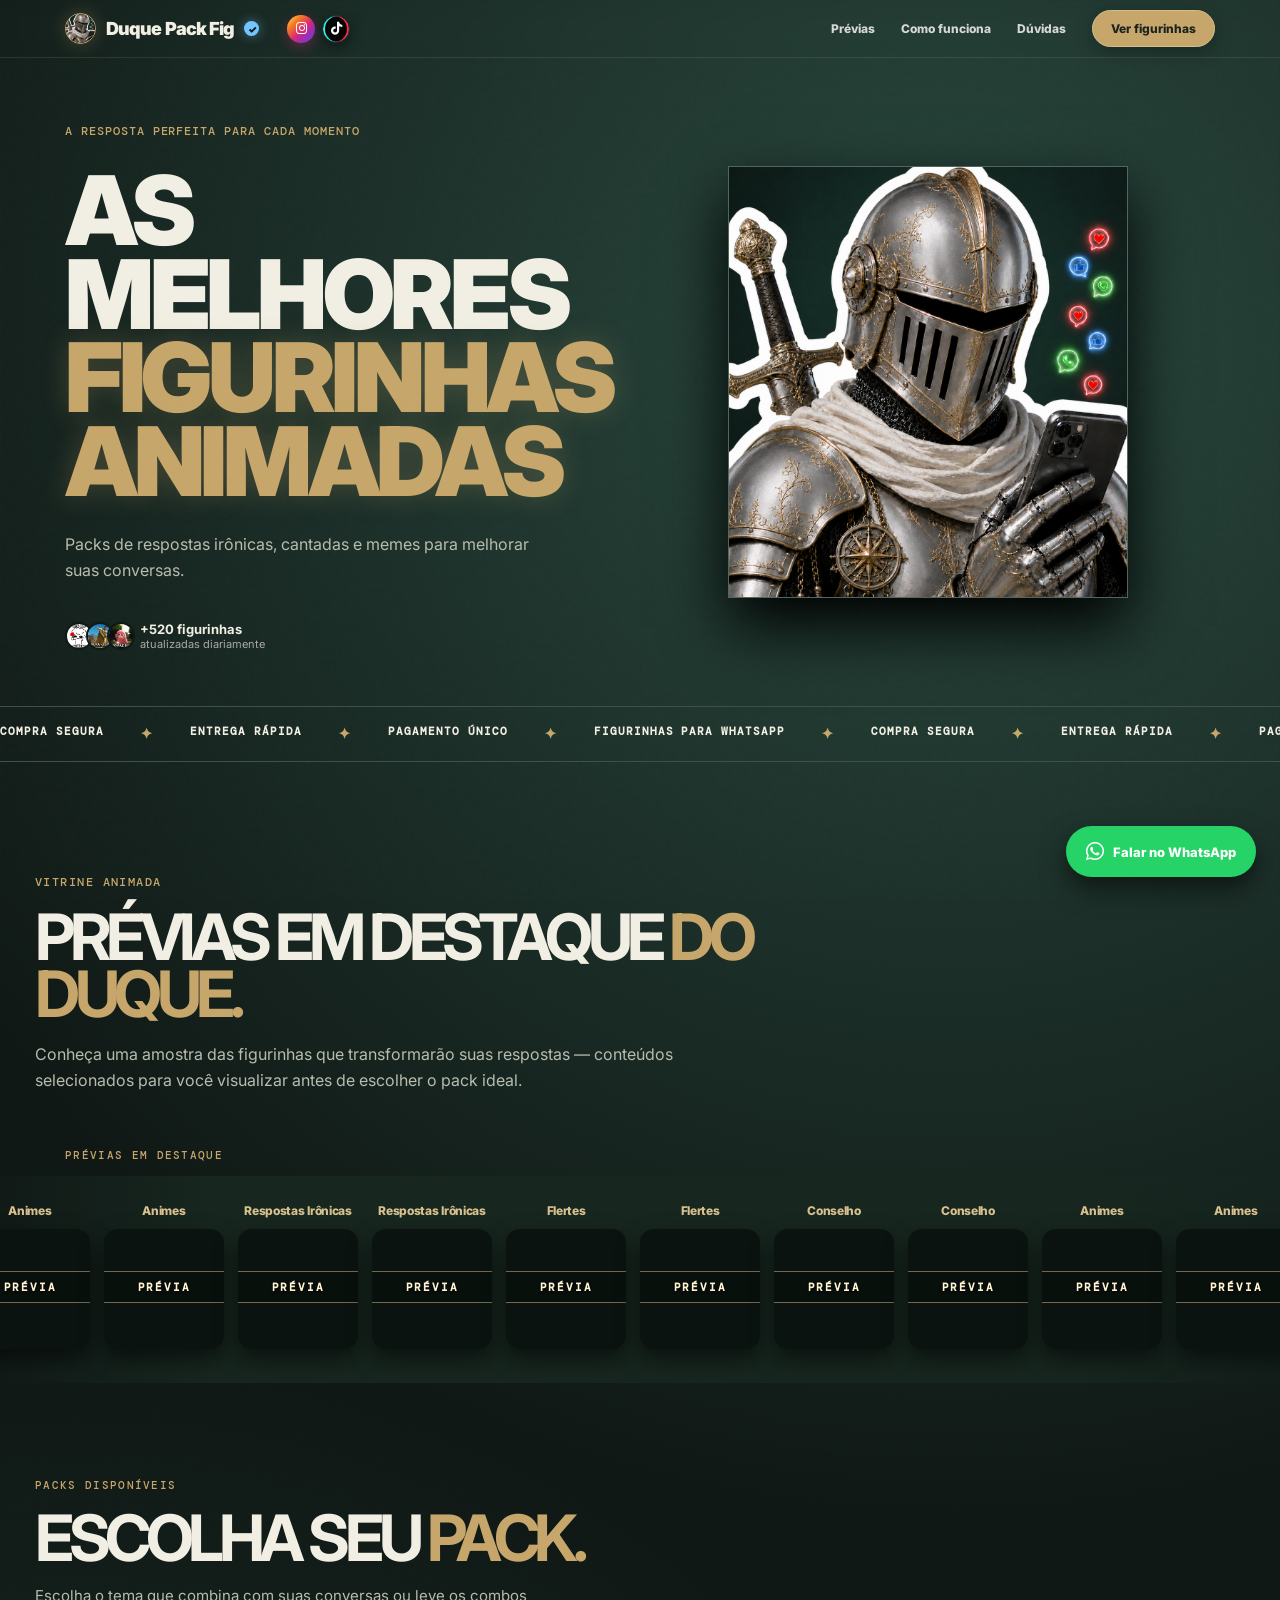
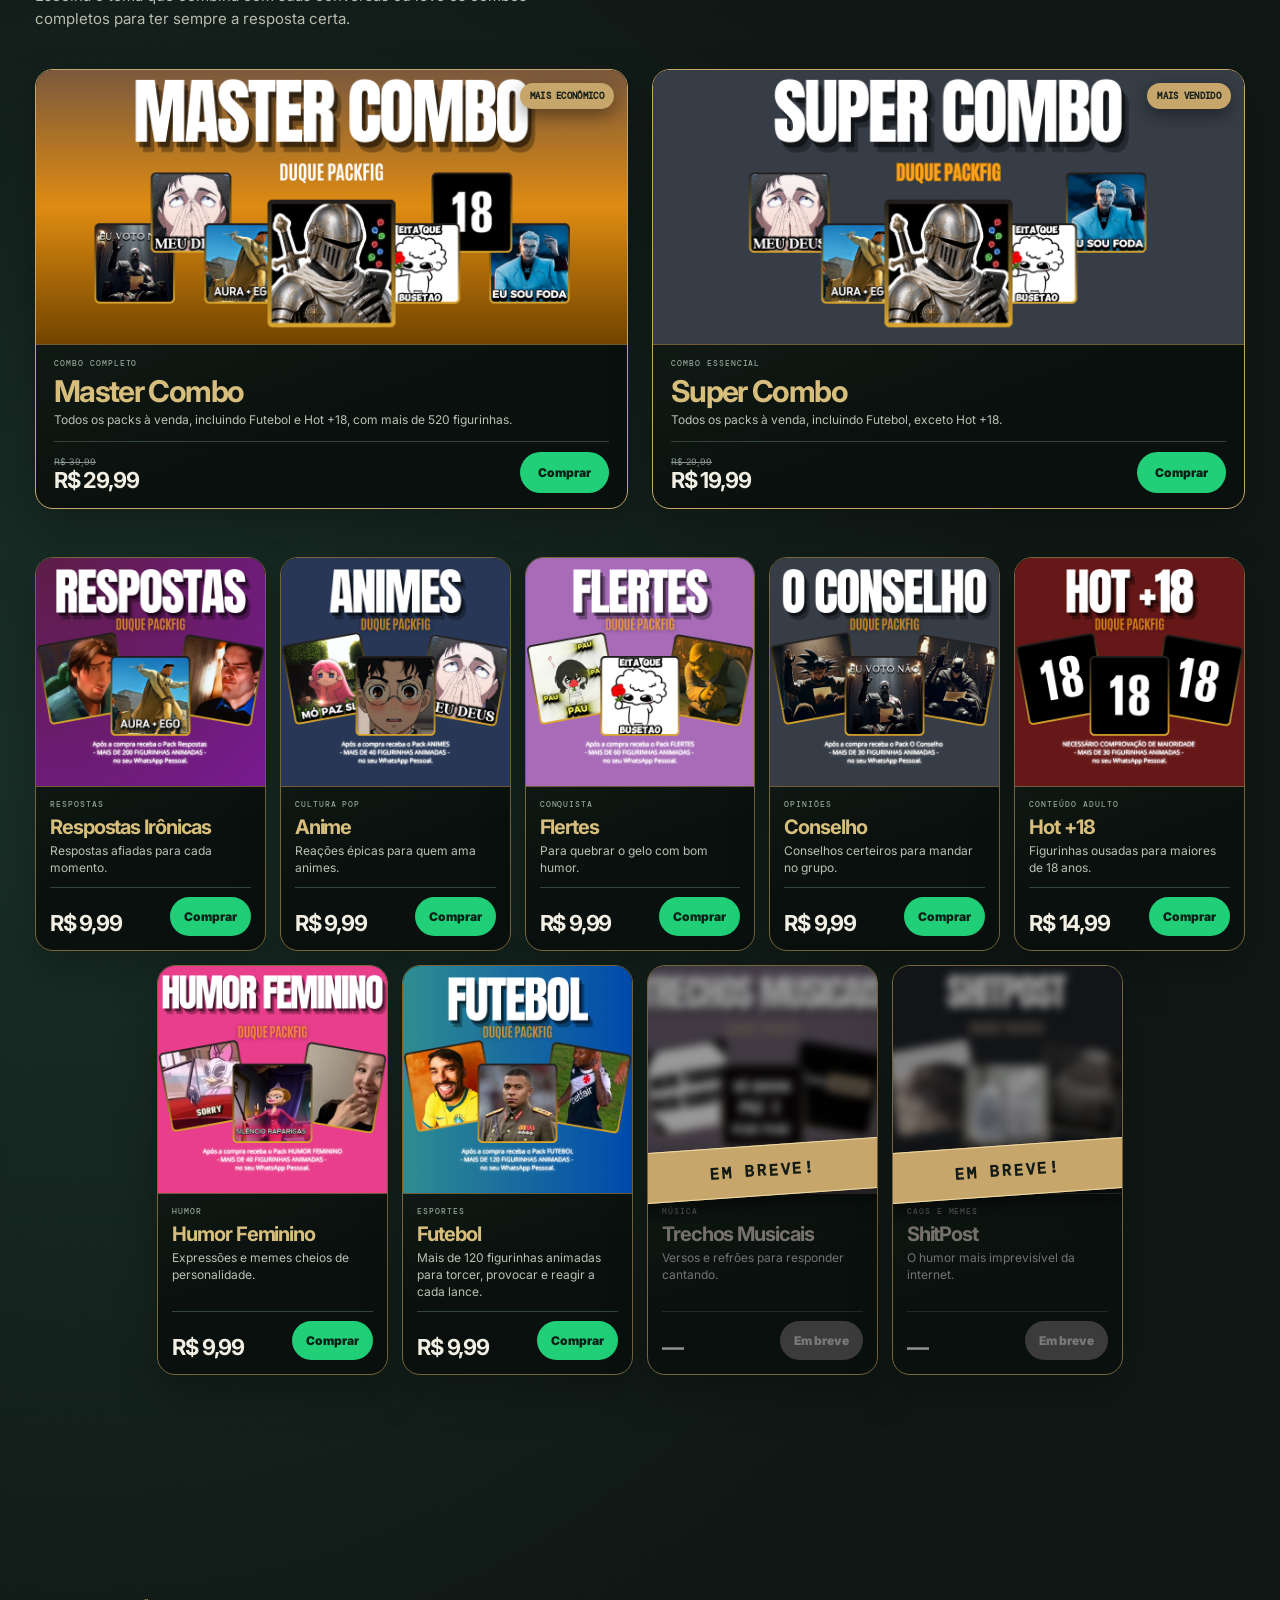
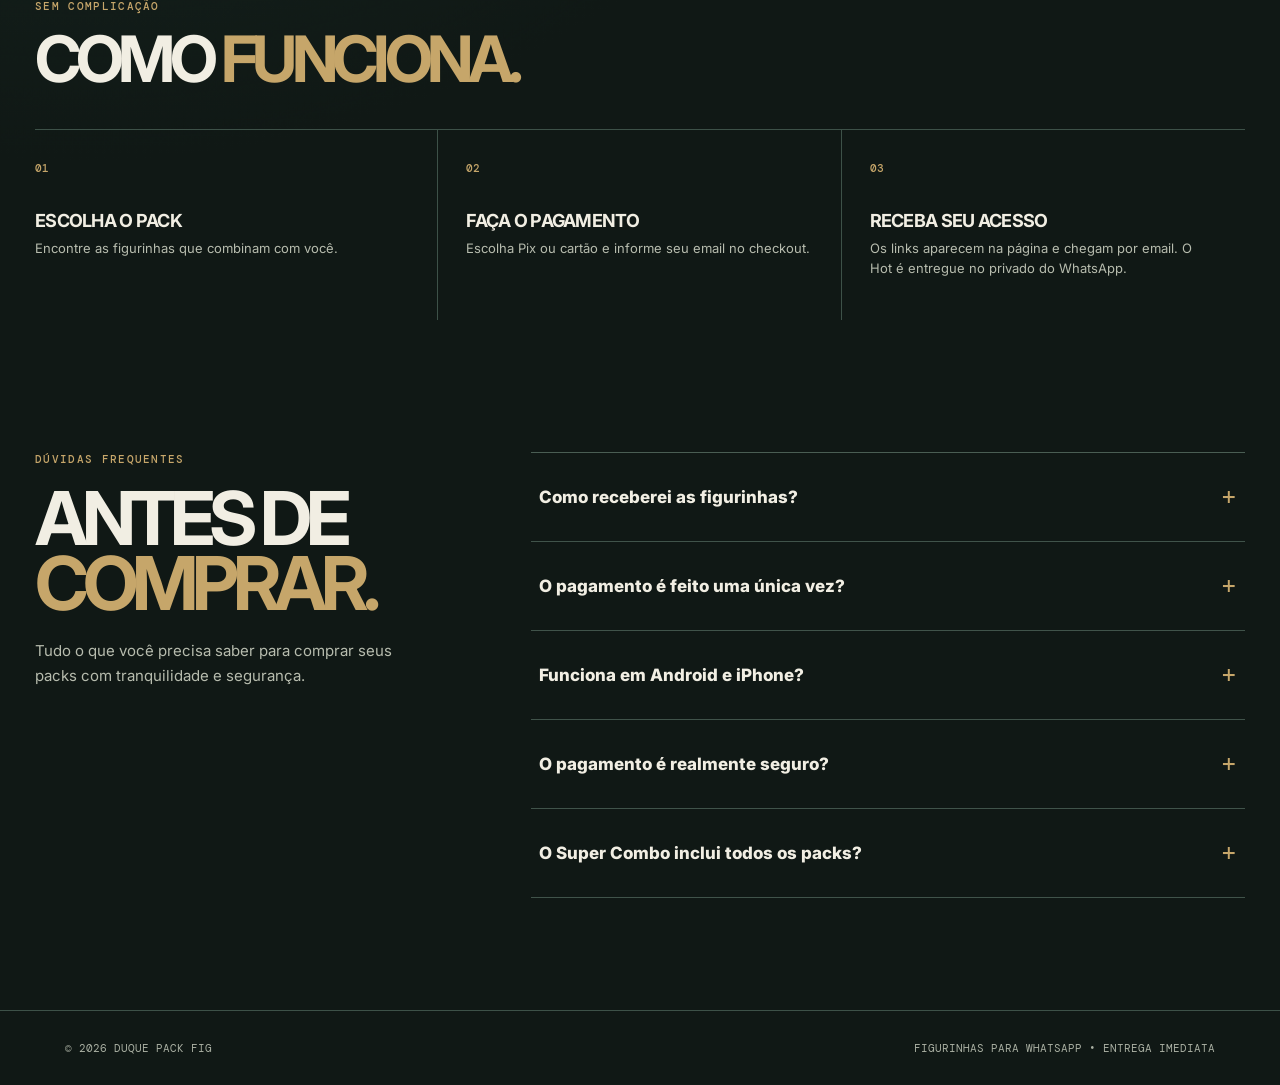
==== commit ecf387ff: "Integra loja ao checkout FigPack Web com indicação de afiliados" ====
--- a/index.html
+++ b/index.html
@@ -37,24 +37,24 @@
   <section class="section shell pack-shop" id="detalhes">
     <div class="heading"><div class="eyebrow">Packs disponíveis</div><h2>Escolha seu <em>pack.</em></h2><p>Escolha o tema que combina com suas conversas ou leve os combos completos para ter sempre a resposta certa.</p></div>
     <div class="combo-grid">
-      <article class="product-card featured"><span class="product-badge">Mais Econômico</span><div class="product-visual has-cover"><img class="pack-cover" src="capas-packs/master-combo.png?v=3" alt="Capa do Master Combo"></div><div class="product-body"><span class="product-type">Combo completo</span><h3>Master Combo</h3><p class="product-description">Todos os packs à venda, incluindo Futebol e Hot +18, com mais de 520 figurinhas.</p><div class="product-footer"><div class="product-price"><small>R$ 39,99</small><strong>R$ 29,99</strong></div><a class="buy-button" href="#" data-pack="Master Combo" data-payment-url="https://mpago.la/2Ly3Lkv">Comprar</a></div></div></article>
-      <article class="product-card featured"><span class="product-badge">Mais Vendido</span><div class="product-visual has-cover"><img class="pack-cover" src="capas-packs/super-combo.png?v=3" alt="Capa do Super Combo"></div><div class="product-body"><span class="product-type">Combo essencial</span><h3>Super Combo</h3><p class="product-description">Todos os packs à venda, incluindo Futebol, exceto Hot +18.</p><div class="product-footer"><div class="product-price"><small>R$ 29,99</small><strong>R$ 19,99</strong></div><a class="buy-button" href="https://mpago.la/22fn48j" data-pack="Super Combo">Comprar</a></div></div></article>
+      <article class="product-card featured"><span class="product-badge">Mais Econômico</span><div class="product-visual has-cover"><img class="pack-cover" src="capas-packs/master-combo.png?v=3" alt="Capa do Master Combo"></div><div class="product-body"><span class="product-type">Combo completo</span><h3>Master Combo</h3><p class="product-description">Todos os packs à venda, incluindo Futebol e Hot +18, com mais de 520 figurinhas.</p><div class="product-footer"><div class="product-price"><small>R$ 39,99</small><strong>R$ 29,99</strong></div><a class="buy-button" href="https://srv2076909.hstgr.cloud/?pack=pack-muzrse3t" data-checkout-pack="pack-muzrse3t" data-pack="Master Combo" data-payment-url="https://srv2076909.hstgr.cloud/?pack=pack-muzrse3t">Comprar</a></div></div></article>
+      <article class="product-card featured"><span class="product-badge">Mais Vendido</span><div class="product-visual has-cover"><img class="pack-cover" src="capas-packs/super-combo.png?v=3" alt="Capa do Super Combo"></div><div class="product-body"><span class="product-type">Combo essencial</span><h3>Super Combo</h3><p class="product-description">Todos os packs à venda, incluindo Futebol, exceto Hot +18.</p><div class="product-footer"><div class="product-price"><small>R$ 29,99</small><strong>R$ 19,99</strong></div><a class="buy-button" href="https://srv2076909.hstgr.cloud/?pack=combo" data-checkout-pack="combo" data-pack="Super Combo">Comprar</a></div></div></article>
     </div>
     <div class="secondary-grid">
-      <article class="product-card"><div class="product-visual has-cover"><img class="pack-cover" src="capas-packs/respostas.png?v=3" alt="Capa do pack Respostas Irônicas"></div><div class="product-body"><span class="product-type">Respostas</span><h3>Respostas Irônicas</h3><p class="product-description">Respostas afiadas para cada momento.</p><div class="product-footer"><div class="product-price"><strong>R$ 9,99</strong></div><a class="buy-button" href="https://mpago.la/2G1uX4X" data-pack="Respostas Irônicas">Comprar</a></div></div></article>
-      <article class="product-card"><div class="product-visual has-cover"><img class="pack-cover" src="capas-packs/anime.png?v=3" alt="Capa do pack Anime"></div><div class="product-body"><span class="product-type">Cultura pop</span><h3>Anime</h3><p class="product-description">Reações épicas para quem ama animes.</p><div class="product-footer"><div class="product-price"><strong>R$ 9,99</strong></div><a class="buy-button" href="https://mpago.la/2ZJfVKd" data-pack="Anime">Comprar</a></div></div></article>
-      <article class="product-card"><div class="product-visual has-cover"><img class="pack-cover" src="capas-packs/flertes.png?v=3" alt="Capa do pack Flertes"></div><div class="product-body"><span class="product-type">Conquista</span><h3>Flertes</h3><p class="product-description">Para quebrar o gelo com bom humor.</p><div class="product-footer"><div class="product-price"><strong>R$ 9,99</strong></div><a class="buy-button" href="https://mpago.la/24ByZ8P" data-pack="Flertes">Comprar</a></div></div></article>
-      <article class="product-card"><div class="product-visual has-cover"><img class="pack-cover" src="capas-packs/conselho.png?v=3" alt="Capa do pack Conselho"></div><div class="product-body"><span class="product-type">Opiniões</span><h3>Conselho</h3><p class="product-description">Conselhos certeiros para mandar no grupo.</p><div class="product-footer"><div class="product-price"><strong>R$ 9,99</strong></div><a class="buy-button" href="https://mpago.la/16NXYnU" data-pack="Conselho">Comprar</a></div></div></article>
-      <article class="product-card"><div class="product-visual has-cover"><img class="pack-cover" src="capas-packs/hot-18.png?v=3" alt="Capa do pack Hot +18"></div><div class="product-body"><span class="product-type">Conteúdo adulto</span><h3>Hot +18</h3><p class="product-description">Figurinhas ousadas para maiores de 18 anos.</p><div class="product-footer"><div class="product-price"><strong>R$ 14,99</strong></div><a class="buy-button" href="#" data-pack="Hot +18" data-payment-url="https://mpago.la/1w9XJHM">Comprar</a></div></div></article>
-      <article class="product-card"><div class="product-visual has-cover"><img class="pack-cover" src="capas-packs/humor-feminino.png?v=3" alt="Capa do pack Humor Feminino"></div><div class="product-body"><span class="product-type">Humor</span><h3>Humor Feminino</h3><p class="product-description">Expressões e memes cheios de personalidade.</p><div class="product-footer"><div class="product-price"><strong>R$ 9,99</strong></div><a class="buy-button" href="https://mpago.la/27QhLBe" data-pack="Humor Feminino">Comprar</a></div></div></article>
-      <article class="product-card"><div class="product-visual has-cover"><img class="pack-cover" src="capas-packs/futebol.png" alt="Capa do pack Futebol"></div><div class="product-body"><span class="product-type">Esportes</span><h3>Futebol</h3><p class="product-description">Mais de 120 figurinhas animadas para torcer, provocar e reagir a cada lance.</p><div class="product-footer"><div class="product-price"><strong>R$ 9,99</strong></div><a class="buy-button" href="https://mpago.la/2bk4o11" data-pack="Futebol">Comprar</a></div></div></article>
+      <article class="product-card"><div class="product-visual has-cover"><img class="pack-cover" src="capas-packs/respostas.png?v=3" alt="Capa do pack Respostas Irônicas"></div><div class="product-body"><span class="product-type">Respostas</span><h3>Respostas Irônicas</h3><p class="product-description">Respostas afiadas para cada momento.</p><div class="product-footer"><div class="product-price"><strong>R$ 9,99</strong></div><a class="buy-button" href="https://srv2076909.hstgr.cloud/?pack=respostas" data-checkout-pack="respostas" data-pack="Respostas Irônicas">Comprar</a></div></div></article>
+      <article class="product-card"><div class="product-visual has-cover"><img class="pack-cover" src="capas-packs/anime.png?v=3" alt="Capa do pack Anime"></div><div class="product-body"><span class="product-type">Cultura pop</span><h3>Anime</h3><p class="product-description">Reações épicas para quem ama animes.</p><div class="product-footer"><div class="product-price"><strong>R$ 9,99</strong></div><a class="buy-button" href="https://srv2076909.hstgr.cloud/?pack=animezando" data-checkout-pack="animezando" data-pack="Anime">Comprar</a></div></div></article>
+      <article class="product-card"><div class="product-visual has-cover"><img class="pack-cover" src="capas-packs/flertes.png?v=3" alt="Capa do pack Flertes"></div><div class="product-body"><span class="product-type">Conquista</span><h3>Flertes</h3><p class="product-description">Para quebrar o gelo com bom humor.</p><div class="product-footer"><div class="product-price"><strong>R$ 9,99</strong></div><a class="buy-button" href="https://srv2076909.hstgr.cloud/?pack=cantadas" data-checkout-pack="cantadas" data-pack="Flertes">Comprar</a></div></div></article>
+      <article class="product-card"><div class="product-visual has-cover"><img class="pack-cover" src="capas-packs/conselho.png?v=3" alt="Capa do pack Conselho"></div><div class="product-body"><span class="product-type">Opiniões</span><h3>Conselho</h3><p class="product-description">Conselhos certeiros para mandar no grupo.</p><div class="product-footer"><div class="product-price"><strong>R$ 9,99</strong></div><a class="buy-button" href="https://srv2076909.hstgr.cloud/?pack=politicando" data-checkout-pack="politicando" data-pack="Conselho">Comprar</a></div></div></article>
+      <article class="product-card"><div class="product-visual has-cover"><img class="pack-cover" src="capas-packs/hot-18.png?v=3" alt="Capa do pack Hot +18"></div><div class="product-body"><span class="product-type">Conteúdo adulto</span><h3>Hot +18</h3><p class="product-description">Figurinhas ousadas para maiores de 18 anos.</p><div class="product-footer"><div class="product-price"><strong>R$ 14,99</strong></div><a class="buy-button" href="https://srv2076909.hstgr.cloud/?pack=proibido" data-checkout-pack="proibido" data-pack="Hot +18" data-payment-url="https://srv2076909.hstgr.cloud/?pack=proibido">Comprar</a></div></div></article>
+      <article class="product-card"><div class="product-visual has-cover"><img class="pack-cover" src="capas-packs/humor-feminino.png?v=3" alt="Capa do pack Humor Feminino"></div><div class="product-body"><span class="product-type">Humor</span><h3>Humor Feminino</h3><p class="product-description">Expressões e memes cheios de personalidade.</p><div class="product-footer"><div class="product-price"><strong>R$ 9,99</strong></div><a class="buy-button" href="https://srv2076909.hstgr.cloud/?pack=pack-muzrz23r" data-checkout-pack="pack-muzrz23r" data-pack="Humor Feminino">Comprar</a></div></div></article>
+      <article class="product-card"><div class="product-visual has-cover"><img class="pack-cover" src="capas-packs/futebol.png" alt="Capa do pack Futebol"></div><div class="product-body"><span class="product-type">Esportes</span><h3>Futebol</h3><p class="product-description">Mais de 120 figurinhas animadas para torcer, provocar e reagir a cada lance.</p><div class="product-footer"><div class="product-price"><strong>R$ 9,99</strong></div><a class="buy-button" href="https://srv2076909.hstgr.cloud/?pack=futebol" data-checkout-pack="futebol" data-pack="Futebol">Comprar</a></div></div></article>
       <article class="product-card coming-soon"><span class="coming-ribbon">EM BREVE!</span><div class="product-visual has-cover"><img class="pack-cover is-blurred" src="capas-packs/trechos-musicais.png?v=1" alt="Capa desfocada do pack Trechos Musicais"></div><div class="product-body"><span class="product-type">Música</span><h3>Trechos Musicais</h3><p class="product-description">Versos e refrões para responder cantando.</p><div class="product-footer"><div class="product-price"><strong>—</strong></div><span class="buy-button disabled">Em breve</span></div></div></article>
       <article class="product-card coming-soon"><span class="coming-ribbon">EM BREVE!</span><div class="product-visual has-cover"><img class="pack-cover is-blurred" src="capas-packs/shitpost.png?v=1" alt="Capa desfocada do pack ShitPost"></div><div class="product-body"><span class="product-type">Caos e memes</span><h3>ShitPost</h3><p class="product-description">O humor mais imprevisível da internet.</p><div class="product-footer"><div class="product-price"><strong>—</strong></div><span class="buy-button disabled">Em breve</span></div></div></article>
     </div>
   </section>
-  <section class="section shell" id="como-funciona"><div class="heading"><div class="eyebrow">Sem complicação</div><h2>Como <em>funciona.</em></h2></div><div class="steps"><article class="step"><div class="step-no">01</div><h3>Escolha o pack</h3><p>Encontre as figurinhas que combinam com você.</p></article><article class="step"><div class="step-no">02</div><h3>Faça o pagamento</h3><p>Finalize o pedido de forma simples e segura por PIX.</p></article><article class="step"><div class="step-no">03</div><h3>Receba no WhatsApp</h3><p>O acesso chega rapidinho para você começar a usar.</p></article></div></section>
+  <section class="section shell" id="como-funciona"><div class="heading"><div class="eyebrow">Sem complicação</div><h2>Como <em>funciona.</em></h2></div><div class="steps"><article class="step"><div class="step-no">01</div><h3>Escolha o pack</h3><p>Encontre as figurinhas que combinam com você.</p></article><article class="step"><div class="step-no">02</div><h3>Faça o pagamento</h3><p>Escolha Pix ou cartão e informe seu email no checkout.</p></article><article class="step"><div class="step-no">03</div><h3>Receba seu acesso</h3><p>Os links aparecem na página e chegam por email. O Hot é entregue no privado do WhatsApp.</p></article></div></section>
   <section class="section shell faq" id="duvidas"><div class="faq-layout"><div class="faq-intro"><div class="eyebrow">Dúvidas frequentes</div><h2>Antes de <em>comprar.</em></h2><p>Tudo o que você precisa saber para comprar seus packs com tranquilidade e segurança.</p></div><div class="faq-list">
-    <details class="faq-card"><summary>Como receberei as figurinhas?</summary><div class="faq-answer">Após a aprovação do pagamento, você será direcionado automaticamente para o WhatsApp. Nossa equipe confirmará o pedido e enviará os pacotes adquiridos diretamente na conversa.</div></details>
+    <details class="faq-card"><summary>Como receberei as figurinhas?</summary><div class="faq-answer">Após a confirmação automática do pagamento, os links dos canais ficam disponíveis na página do pedido e são enviados ao seu email. Para o Hot +18, use o botão da compra para solicitar a entrega privada pelo WhatsApp, sem enviar comprovante. O Master Combo reúne os canais e a entrega privada do Hot.</div></details>
     <details class="faq-card"><summary>O pagamento é feito uma única vez?</summary><div class="faq-answer">Sim. Cada pack ou combo é adquirido com pagamento único, sem assinatura, mensalidade ou cobrança recorrente.</div></details>
     <details class="faq-card"><summary>Funciona em Android e iPhone?</summary><div class="faq-answer">Sim. Os packs funcionam no WhatsApp para Android e iPhone. É necessário apenas ter o aplicativo atualizado e espaço de memória disponível para baixar os arquivos.</div></details>
     <details class="faq-card"><summary>O pagamento é realmente seguro?</summary><div class="faq-answer">Sim. O pagamento é intermediado pelo <strong>Mercado Pago</strong>, uma plataforma reconhecida no mercado. Seus dados bancários não são compartilhados com a Duque Pack Fig e recebem proteção de acordo com a LGPD.<div class="trust-note"><i class="fa-solid fa-shield-halved" aria-hidden="true"></i><span>Ambiente de pagamento protegido, transação intermediada e dados pessoais tratados conforme a legislação brasileira.</span></div></div></details>
@@ -62,6 +62,7 @@
   </div></div></section>
 <footer class="footer"><div class="shell footer-inner"><span>© 2026 DUQUE PACK FIG</span><span>FIGURINHAS PARA WHATSAPP • ENTREGA IMEDIATA</span></div></footer><a class="whatsapp-float" href="https://wa.link/msxwvr" target="_blank" rel="noopener"><i class="fa-brands fa-whatsapp" aria-hidden="true"></i>Falar no WhatsApp</a>
   <div class="age-gate" id="ageGate" aria-hidden="true"><section class="age-dialog" role="dialog" aria-modal="true" aria-labelledby="ageTitle"><div class="age-icon"><i class="fa-solid fa-triangle-exclamation" aria-hidden="true"></i></div><div class="eyebrow">Aviso de conteúdo adulto</div><h2 id="ageTitle">Confirmação de maioridade</h2><p class="age-copy">Um dos conteúdos disponíveis para compra é de natureza estritamente adulta e destinado exclusivamente a pessoas com 18 anos ou mais, conforme a legislação vigente.</p><div class="age-declaration">Ao prosseguir, declaro <strong>SER MAIOR DE 18 ANOS</strong>, estar ciente da natureza do material acessado e assumir total responsabilidade legal pela visualização ou aquisição deste conteúdo.</div><div class="age-actions"><span class="age-countdown" id="ageCountdown">Aguarde 5 segundos</span><button class="age-button" id="ageCancel" type="button">Voltar</button><button class="age-button age-accept" id="ageAccept" type="button" disabled>Sou maior de 18 anos</button></div></section></div>
+  <script src="checkout-afiliados.js" defer></script>
   <script src="script.js"></script>
 </body>
 </html>
--- a/style.css
+++ b/style.css
@@ -65,7 +65,8 @@
     /* Nove packs: cinco na primeira linha e quatro centralizados na segunda. */
     @media(min-width:1101px){
       .secondary-grid{grid-template-columns:repeat(10,minmax(0,1fr))}
-      .secondary-grid .product-card{grid-column:span 2}
+      .secondary-grid .product-card,
+      .secondary-grid .product-card:nth-last-child(2){grid-column:span 2}
       .secondary-grid .product-card:nth-child(6){grid-column:2 / span 2}
     }
     @media(min-width:521px) and (max-width:760px){
